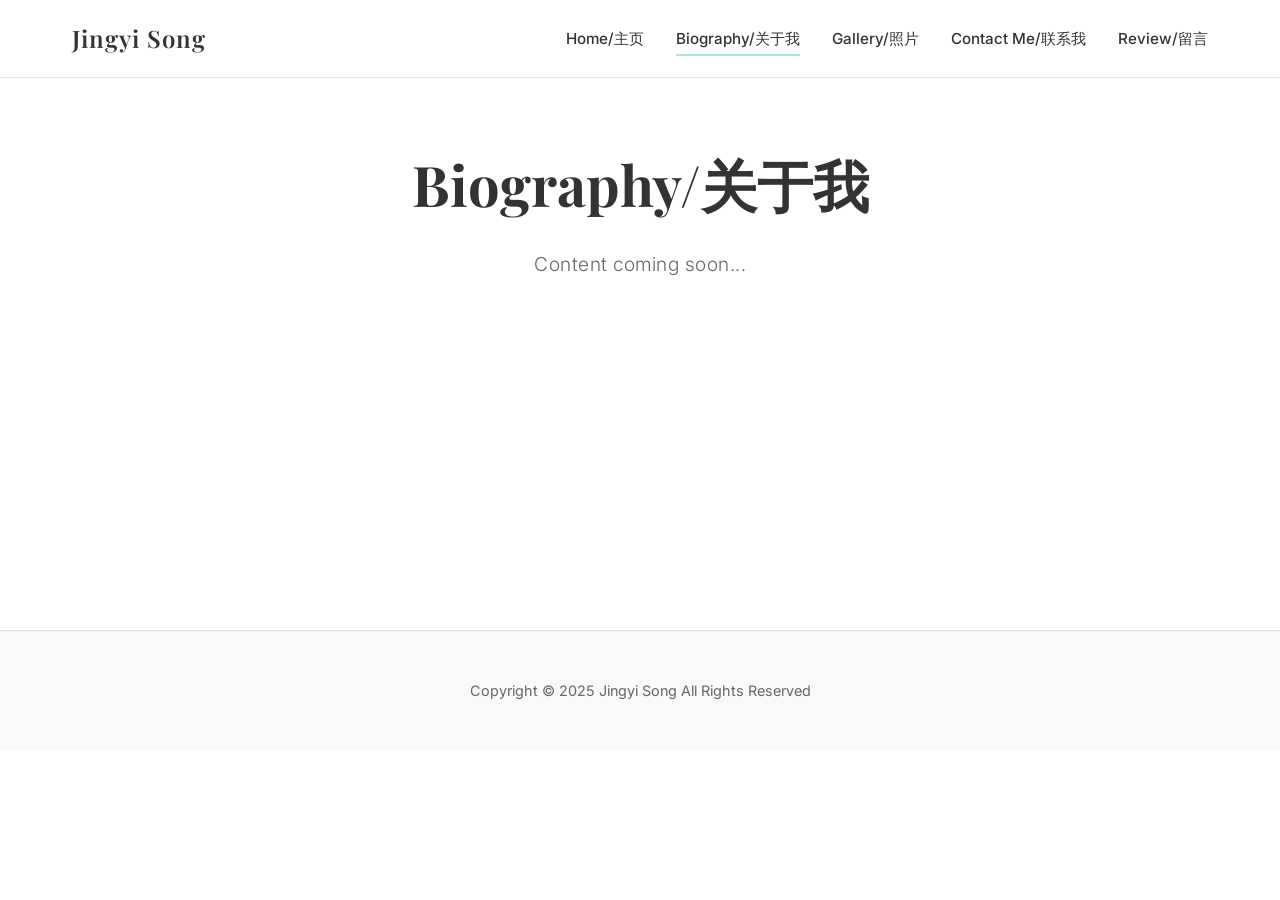
==== biography.html @ 381d8b7f "Initial commit of Jingyi Song personal website" ====
<!DOCTYPE html>
<html lang="en">
<head>
    <meta charset="UTF-8">
    <meta name="viewport" content="width=device-width, initial-scale=1.0">
    <title>Jingyi Song 宋静宜 - Violist</title>
    <link rel="stylesheet" href="style.css">
    <!-- Google Fonts -->
    <link rel="preconnect" href="https://fonts.googleapis.com">
    <link rel="preconnect" href="https://fonts.gstatic.com" crossorigin>
    <link href="https://fonts.googleapis.com/css2?family=Inter:wght@300;400;500&family=Playfair+Display:ital,wght@0,400;0,600;1,400&display=swap" rel="stylesheet">
</head>
<body>

    <nav class="navbar">
        <div class="nav-container">
            <div class="logo">Jingyi Song</div>
            <ul class="nav-links">
                <li><a href="index.html">Home/主页</a></li>
                <li><a href="biography.html" class="active">Biography/关于我</a></li>
                <li><a href="gallery.html">Gallery/照片</a></li>
                <li><a href="contact.html">Contact Me/联系我</a></li>
                <li><a href="review.html">Review/留言</a></li>
            </ul>
            <div class="hamburger">
                <span></span>
                <span></span>
                <span></span>
            </div>
        </div>
    </nav>

    <main>
        <section class="quote-section" style="padding-top: 150px; min-height: 70vh;">
            <h1 class="title" style="margin-bottom: 2rem;">Biography/关于我</h1>
            <p class="subtitle">Content coming soon...</p>
        </section>

    </main>

    <footer>
        <p>Copyright &copy; 2025 Jingyi Song All Rights Reserved</p>
    </footer>

    <script src="script.js"></script>
</body>
</html>
---- style.css ----
:root {
    --primary-color: #a5e8d7; /* Theme color from meta tag */
    --text-color: #333333;
    --text-light: #666666;
    --bg-color: #ffffff;
    --bg-secondary: #f8f9fa;
    --glass-bg: rgba(255, 255, 255, 0.85);
    --border-color: #e0e0e0;
    --shadow-sm: 0 4px 6px rgba(0, 0, 0, 0.05);
    --shadow-md: 0 10px 30px rgba(0, 0, 0, 0.08);
    --font-sans: 'Inter', -apple-system, BlinkMacSystemFont, "Segoe UI", Roboto, sans-serif;
    --font-serif: 'Playfair Display', serif;
    --transition: all 0.3s cubic-bezier(0.25, 0.8, 0.25, 1);
}

@media (prefers-color-scheme: dark) {
    :root {
        --text-color: #f0f0f0;
        --text-light: #aaaaaa;
        --bg-color: #121212;
        --bg-secondary: #1e1e1e;
        --glass-bg: rgba(18, 18, 18, 0.85);
        --border-color: #333333;
        --primary-color: #8cc4b6;
        --shadow-sm: 0 4px 6px rgba(0, 0, 0, 0.2);
        --shadow-md: 0 10px 30px rgba(0, 0, 0, 0.3);
    }
}

* {
    margin: 0;
    padding: 0;
    box-sizing: border-box;
}

body {
    font-family: var(--font-sans);
    color: var(--text-color);
    background-color: var(--bg-color);
    line-height: 1.6;
    overflow-x: hidden;
    -webkit-font-smoothing: antialiased;
}

/* Navbar */
.navbar {
    position: fixed;
    top: 0;
    width: 100%;
    background: var(--glass-bg);
    backdrop-filter: blur(12px);
    -webkit-backdrop-filter: blur(12px);
    border-bottom: 1px solid var(--border-color);
    z-index: 1000;
    transition: var(--transition);
}

.nav-container {
    display: flex;
    justify-content: space-between;
    align-items: center;
    max-width: 1200px;
    margin: 0 auto;
    padding: 1.2rem 2rem;
}

.logo {
    font-family: var(--font-serif);
    font-size: 1.5rem;
    font-weight: 600;
    letter-spacing: 1px;
}

.nav-links {
    display: flex;
    list-style: none;
    gap: 2rem;
}

.nav-links a {
    text-decoration: none;
    color: var(--text-color);
    font-size: 0.95rem;
    font-weight: 500;
    position: relative;
    padding: 0.5rem 0;
    transition: var(--transition);
}

.nav-links a::after {
    content: '';
    position: absolute;
    bottom: 0;
    left: 0;
    width: 0;
    height: 2px;
    background-color: var(--primary-color);
    transition: var(--transition);
}

.nav-links a:hover::after,
.nav-links a.active::after {
    width: 100%;
}

.nav-links a:hover {
    color: var(--primary-color);
}

/* Hamburger Menu */
.hamburger {
    display: none;
    flex-direction: column;
    gap: 5px;
    cursor: pointer;
}

.hamburger span {
    width: 25px;
    height: 2px;
    background-color: var(--text-color);
    transition: var(--transition);
}

/* Hero Section */
.hero {
    min-height: 100vh;
    display: flex;
    align-items: center;
    justify-content: center;
    text-align: center;
    padding: 6rem 2rem 2rem;
    background: linear-gradient(135deg, var(--bg-color) 0%, var(--bg-secondary) 100%);
}

.hero-content {
    max-width: 800px;
    animation: fadeInUp 1s ease-out;
}

.hero-image {
    width: 200px;
    height: 200px;
    border-radius: 50%;
    object-fit: cover;
    margin-bottom: 2rem;
    box-shadow: var(--shadow-md);
    border: 4px solid var(--bg-color);
    transition: var(--transition);
}

.hero-image:hover {
    transform: scale(1.05);
}

.title {
    font-family: var(--font-serif);
    font-size: 3.5rem;
    line-height: 1.2;
    margin-bottom: 1rem;
    color: var(--text-color);
}

.chinese-title {
    font-size: 2.5rem;
    font-weight: 400;
    color: var(--text-light);
}

.subtitle {
    font-size: 1.2rem;
    color: var(--text-light);
    margin-bottom: 2.5rem;
    font-weight: 300;
    letter-spacing: 0.5px;
}

.btn-primary {
    display: inline-block;
    padding: 1rem 2.5rem;
    background-color: var(--primary-color);
    color: #121212;
    text-decoration: none;
    border-radius: 50px;
    font-weight: 500;
    font-size: 1rem;
    transition: var(--transition);
    box-shadow: 0 4px 15px rgba(165, 232, 215, 0.4);
}

.btn-primary:hover {
    transform: translateY(-3px);
    box-shadow: 0 8px 25px rgba(165, 232, 215, 0.6);
}

/* Quote Section */
.quote-section {
    padding: 6rem 2rem;
    text-align: center;
    background-color: var(--bg-color);
}

blockquote {
    font-family: var(--font-serif);
    font-size: 2rem;
    font-style: italic;
    color: var(--text-light);
    max-width: 800px;
    margin: 0 auto;
    line-height: 1.5;
    position: relative;
}

/* Footer */
footer {
    padding: 3rem 2rem;
    text-align: center;
    background-color: var(--bg-secondary);
    border-top: 1px solid var(--border-color);
}

footer p {
    color: var(--text-light);
    font-size: 0.9rem;
}

/* Animations */
@keyframes fadeInUp {
    from {
        opacity: 0;
        transform: translateY(30px);
    }
    to {
        opacity: 1;
        transform: translateY(0);
    }
}

/* Responsive Design */
@media (max-width: 768px) {
    .nav-links {
        display: none;
        position: absolute;
        top: 100%;
        left: 0;
        width: 100%;
        background: var(--bg-color);
        flex-direction: column;
        padding: 2rem;
        text-align: center;
        box-shadow: var(--shadow-sm);
    }

    .nav-links.active {
        display: flex;
    }

    .hamburger {
        display: flex;
    }

    .title {
        font-size: 2.5rem;
    }

    .chinese-title {
        font-size: 2rem;
    }

    blockquote {
        font-size: 1.5rem;
    }
}
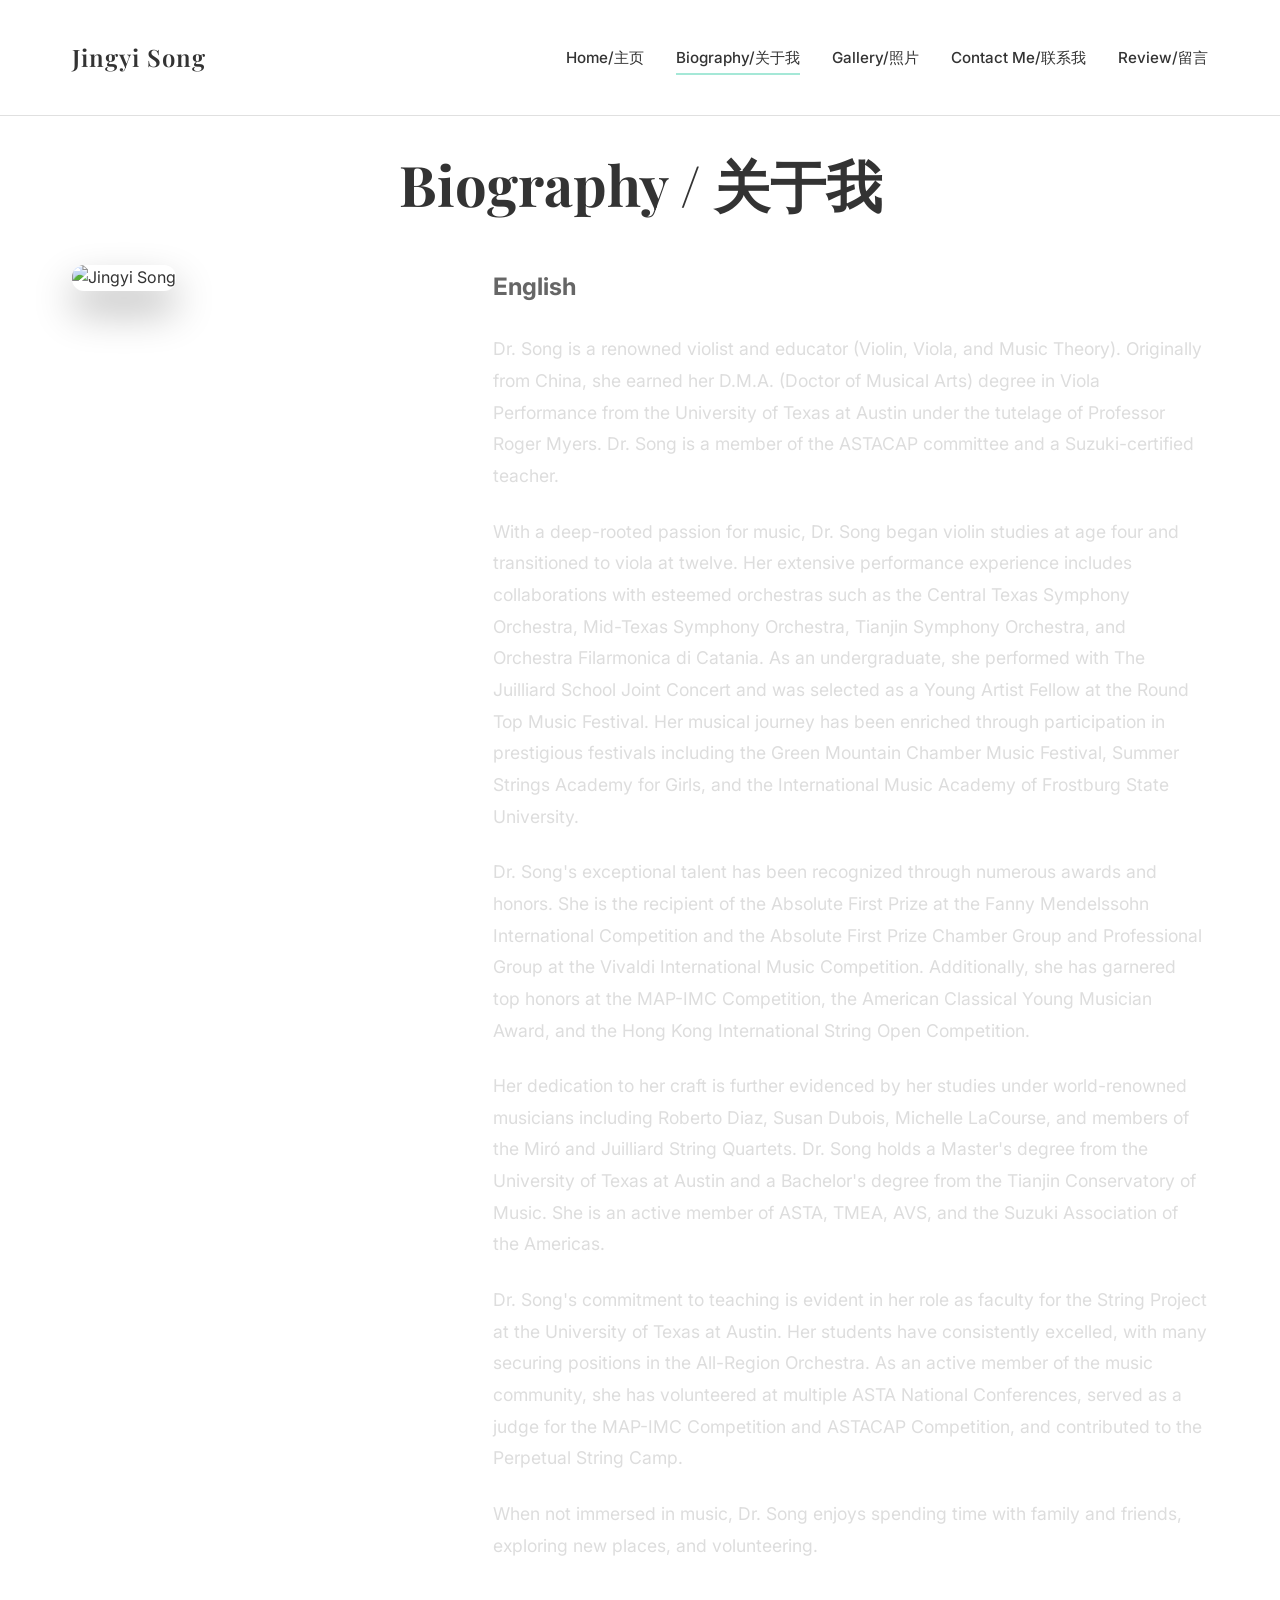
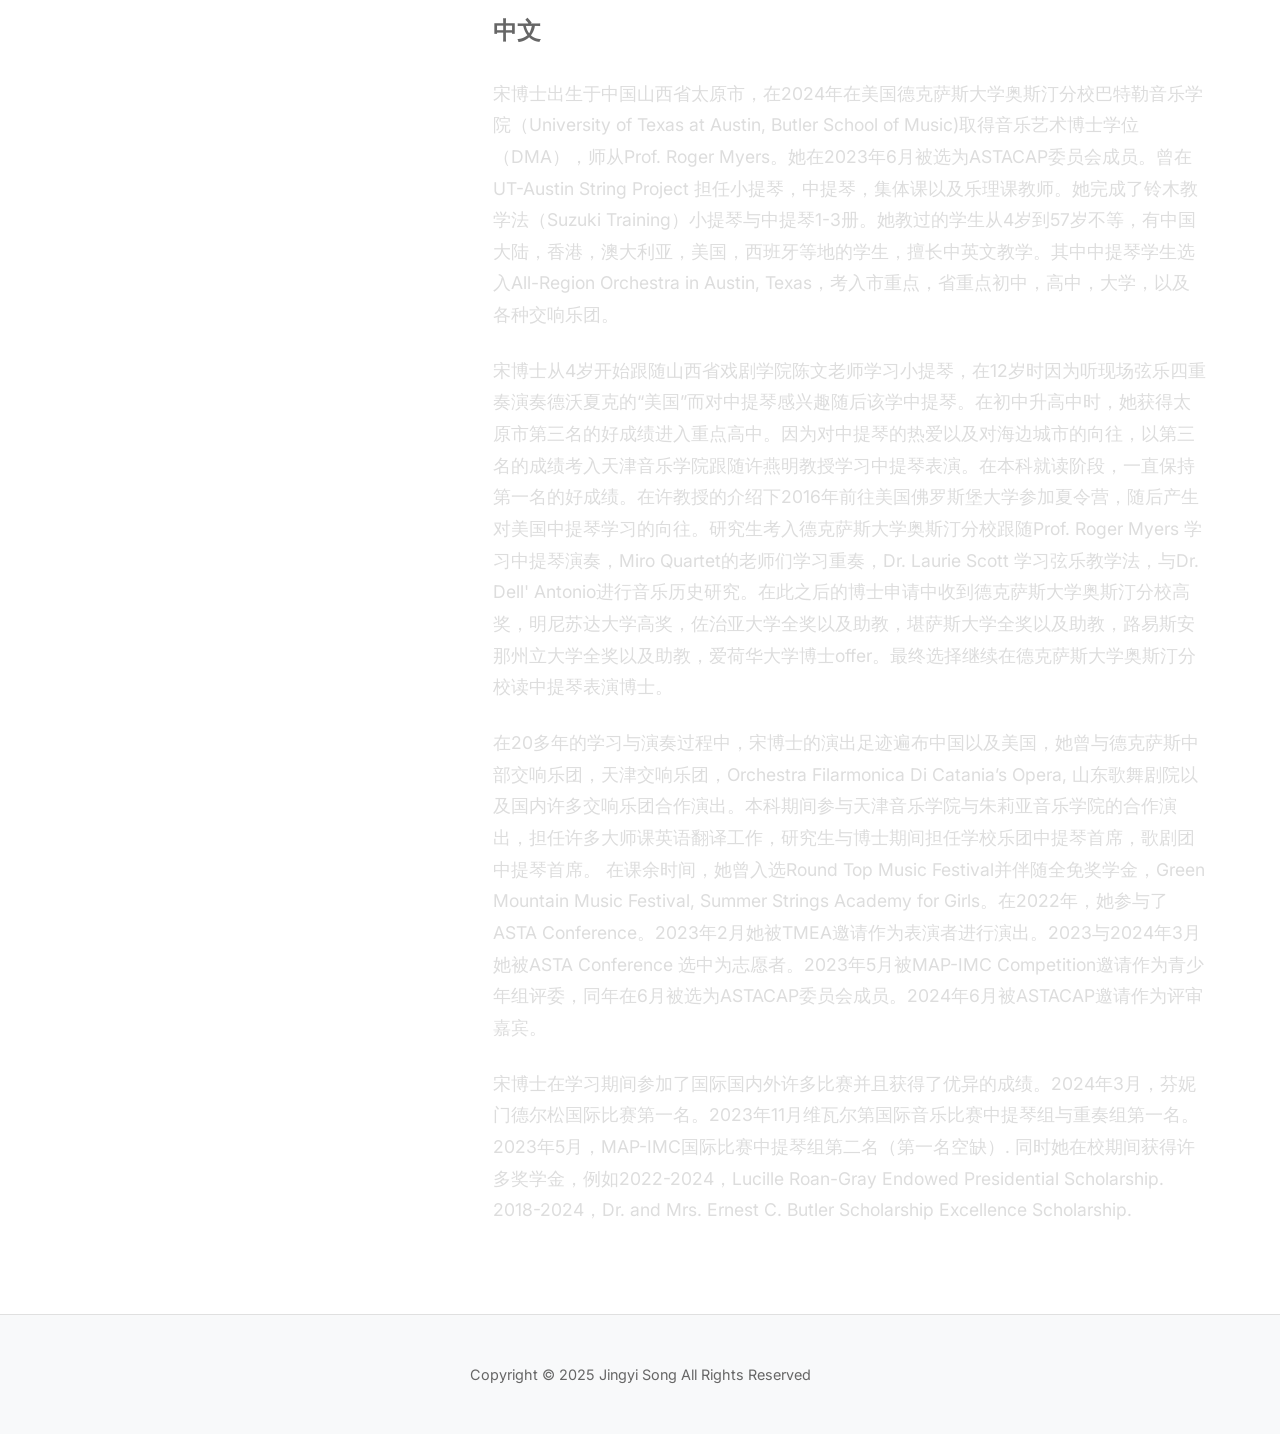
==== commit f8724885: "Restore Biography and Gallery changes lost during sync" ====
--- a/biography.html
+++ b/biography.html
@@ -31,9 +31,33 @@
     </nav>
 
     <main>
-        <section class="quote-section" style="padding-top: 150px; min-height: 70vh;">
-            <h1 class="title" style="margin-bottom: 2rem;">Biography/关于我</h1>
-            <p class="subtitle">Content coming soon...</p>
+        <section class="bio-section" style="padding-top: 150px; min-height: 70vh; max-width: 1200px; margin: 0 auto; padding-left: 2rem; padding-right: 2rem; padding-bottom: 4rem;">
+            <h1 class="title" style="margin-bottom: 3rem; text-align: center;">Biography / 关于我</h1>
+            
+            <div style="display: flex; flex-wrap: wrap; gap: 4rem; align-items: flex-start;">
+                <div style="flex: 1; min-width: 300px;">
+                    <img src="images/biography.jpg" alt="Jingyi Song" style="width: 100%; border-radius: 12px; box-shadow: 0 20px 40px rgba(0,0,0,0.3);">
+                </div>
+                <div style="flex: 2; min-width: 300px; line-height: 1.8; font-size: 1.1rem; color: #ddd;">
+                    <div style="margin-bottom: 3rem;">
+                        <h2 style="font-size: 1.5rem; margin-bottom: 1rem; color: var(--text-light); border-bottom: 1px solid rgba(255,255,255,0.1); padding-bottom: 0.5rem;">English</h2>
+                        <p style="margin-bottom: 1.5rem;">Dr. Song is a renowned violist and educator (Violin, Viola, and Music Theory). Originally from China, she earned her D.M.A. (Doctor of Musical Arts) degree in Viola Performance from the University of Texas at Austin under the tutelage of Professor Roger Myers. Dr. Song is a member of the ASTACAP committee and a Suzuki-certified teacher.</p>
+                        <p style="margin-bottom: 1.5rem;">With a deep-rooted passion for music, Dr. Song began violin studies at age four and transitioned to viola at twelve. Her extensive performance experience includes collaborations with esteemed orchestras such as the Central Texas Symphony Orchestra, Mid-Texas Symphony Orchestra, Tianjin Symphony Orchestra, and Orchestra Filarmonica di Catania. As an undergraduate, she performed with The Juilliard School Joint Concert and was selected as a Young Artist Fellow at the Round Top Music Festival. Her musical journey has been enriched through participation in prestigious festivals including the Green Mountain Chamber Music Festival, Summer Strings Academy for Girls, and the International Music Academy of Frostburg State University.</p>
+                        <p style="margin-bottom: 1.5rem;">Dr. Song's exceptional talent has been recognized through numerous awards and honors. She is the recipient of the Absolute First Prize at the Fanny Mendelssohn International Competition and the Absolute First Prize Chamber Group and Professional Group at the Vivaldi International Music Competition. Additionally, she has garnered top honors at the MAP-IMC Competition, the American Classical Young Musician Award, and the Hong Kong International String Open Competition.</p>
+                        <p style="margin-bottom: 1.5rem;">Her dedication to her craft is further evidenced by her studies under world-renowned musicians including Roberto Diaz, Susan Dubois, Michelle LaCourse, and members of the Miró and Juilliard String Quartets. Dr. Song holds a Master's degree from the University of Texas at Austin and a Bachelor's degree from the Tianjin Conservatory of Music. She is an active member of ASTA, TMEA, AVS, and the Suzuki Association of the Americas.</p>
+                        <p style="margin-bottom: 1.5rem;">Dr. Song's commitment to teaching is evident in her role as faculty for the String Project at the University of Texas at Austin. Her students have consistently excelled, with many securing positions in the All-Region Orchestra. As an active member of the music community, she has volunteered at multiple ASTA National Conferences, served as a judge for the MAP-IMC Competition and ASTACAP Competition, and contributed to the Perpetual String Camp.</p>
+                        <p style="margin-bottom: 1.5rem;">When not immersed in music, Dr. Song enjoys spending time with family and friends, exploring new places, and volunteering.</p>
+                    </div>
+
+                    <div>
+                        <h2 style="font-size: 1.5rem; margin-bottom: 1rem; color: var(--text-light); border-bottom: 1px solid rgba(255,255,255,0.1); padding-bottom: 0.5rem;">中文</h2>
+                        <p style="margin-bottom: 1.5rem;">宋博士出生于中国山西省太原市，在2024年在美国德克萨斯大学奥斯汀分校巴特勒音乐学院（University of Texas at Austin, Butler School of Music)取得音乐艺术博士学位（DMA），师从Prof. Roger Myers。她在2023年6月被选为ASTACAP委员会成员。曾在UT-Austin String Project 担任小提琴，中提琴，集体课以及乐理课教师。她完成了铃木教学法（Suzuki Training）小提琴与中提琴1-3册。她教过的学生从4岁到57岁不等，有中国大陆，香港，澳大利亚，美国，西班牙等地的学生，擅长中英文教学。其中中提琴学生选入All-Region Orchestra in Austin, Texas，考入市重点，省重点初中，高中，大学，以及各种交响乐团。</p>
+                        <p style="margin-bottom: 1.5rem;">宋博士从4岁开始跟随山西省戏剧学院陈文老师学习小提琴，在12岁时因为听现场弦乐四重奏演奏德沃夏克的“美国”而对中提琴感兴趣随后该学中提琴。在初中升高中时，她获得太原市第三名的好成绩进入重点高中。因为对中提琴的热爱以及对海边城市的向往，以第三名的成绩考入天津音乐学院跟随许燕明教授学习中提琴表演。在本科就读阶段，一直保持第一名的好成绩。在许教授的介绍下2016年前往美国佛罗斯堡大学参加夏令营，随后产生对美国中提琴学习的向往。研究生考入德克萨斯大学奥斯汀分校跟随Prof. Roger Myers 学习中提琴演奏，Miro Quartet的老师们学习重奏，Dr. Laurie Scott 学习弦乐教学法，与Dr. Dell' Antonio进行音乐历史研究。在此之后的博士申请中收到德克萨斯大学奥斯汀分校高奖，明尼苏达大学高奖，佐治亚大学全奖以及助教，堪萨斯大学全奖以及助教，路易斯安那州立大学全奖以及助教，爱荷华大学博士offer。最终选择继续在德克萨斯大学奥斯汀分校读中提琴表演博士。</p>
+                        <p style="margin-bottom: 1.5rem;">在20多年的学习与演奏过程中，宋博士的演出足迹遍布中国以及美国，她曾与德克萨斯中部交响乐团，天津交响乐团，Orchestra Filarmonica Di Catania’s Opera, 山东歌舞剧院以及国内许多交响乐团合作演出。本科期间参与天津音乐学院与朱莉亚音乐学院的合作演出，担任许多大师课英语翻译工作，研究生与博士期间担任学校乐团中提琴首席，歌剧团中提琴首席。 在课余时间，她曾入选Round Top Music Festival并伴随全免奖学金，Green Mountain Music Festival, Summer Strings Academy for Girls。在2022年，她参与了ASTA Conference。2023年2月她被TMEA邀请作为表演者进行演出。2023与2024年3月她被ASTA Conference 选中为志愿者。2023年5月被MAP-IMC Competition邀请作为青少年组评委，同年在6月被选为ASTACAP委员会成员。2024年6月被ASTACAP邀请作为评审嘉宾。</p>
+                        <p style="margin-bottom: 1.5rem;">宋博士在学习期间参加了国际国内外许多比赛并且获得了优异的成绩。2024年3月，芬妮门德尔松国际比赛第一名。2023年11月维瓦尔第国际音乐比赛中提琴组与重奏组第一名。2023年5月，MAP-IMC国际比赛中提琴组第二名（第一名空缺）. 同时她在校期间获得许多奖学金，例如2022-2024，Lucille Roan-Gray Endowed Presidential Scholarship. 2018-2024，Dr. and Mrs. Ernest C. Butler Scholarship Excellence Scholarship.</p>
+                    </div>
+                </div>
+            </div>
         </section>
 
     </main>
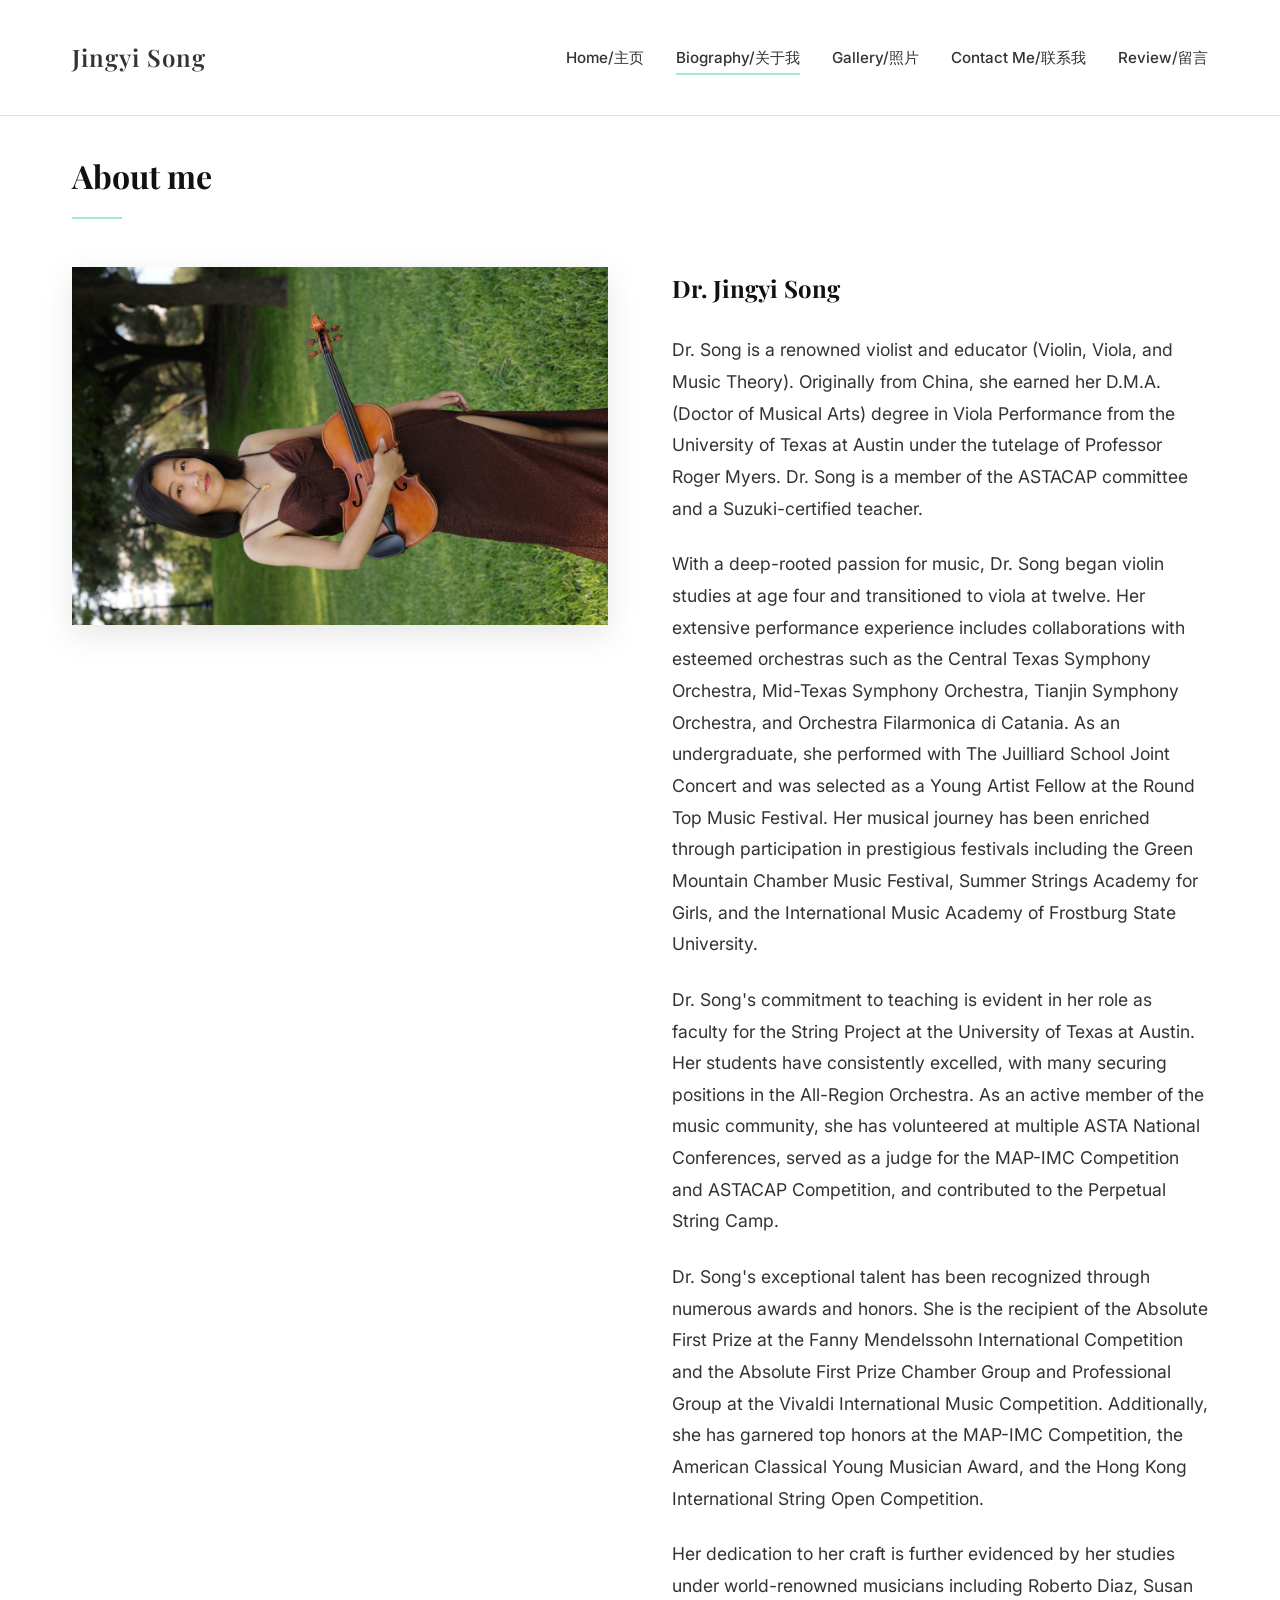
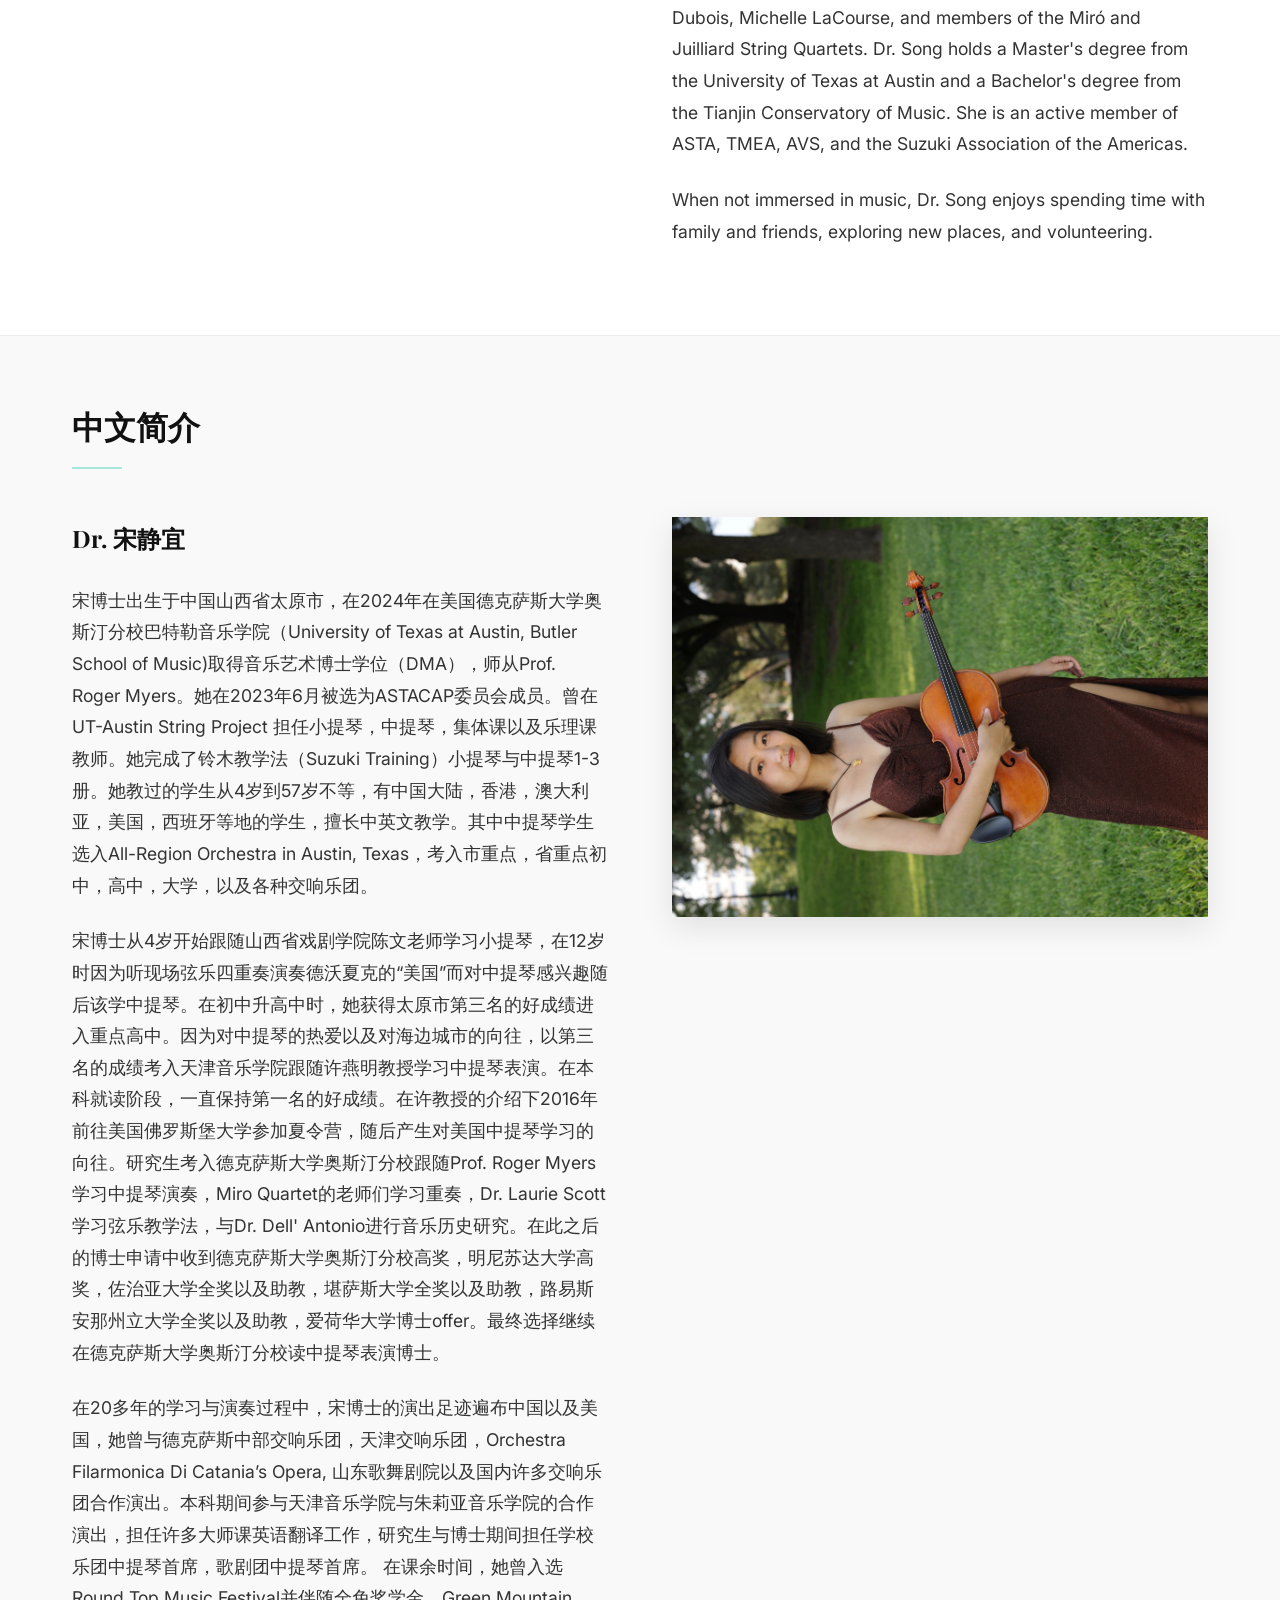
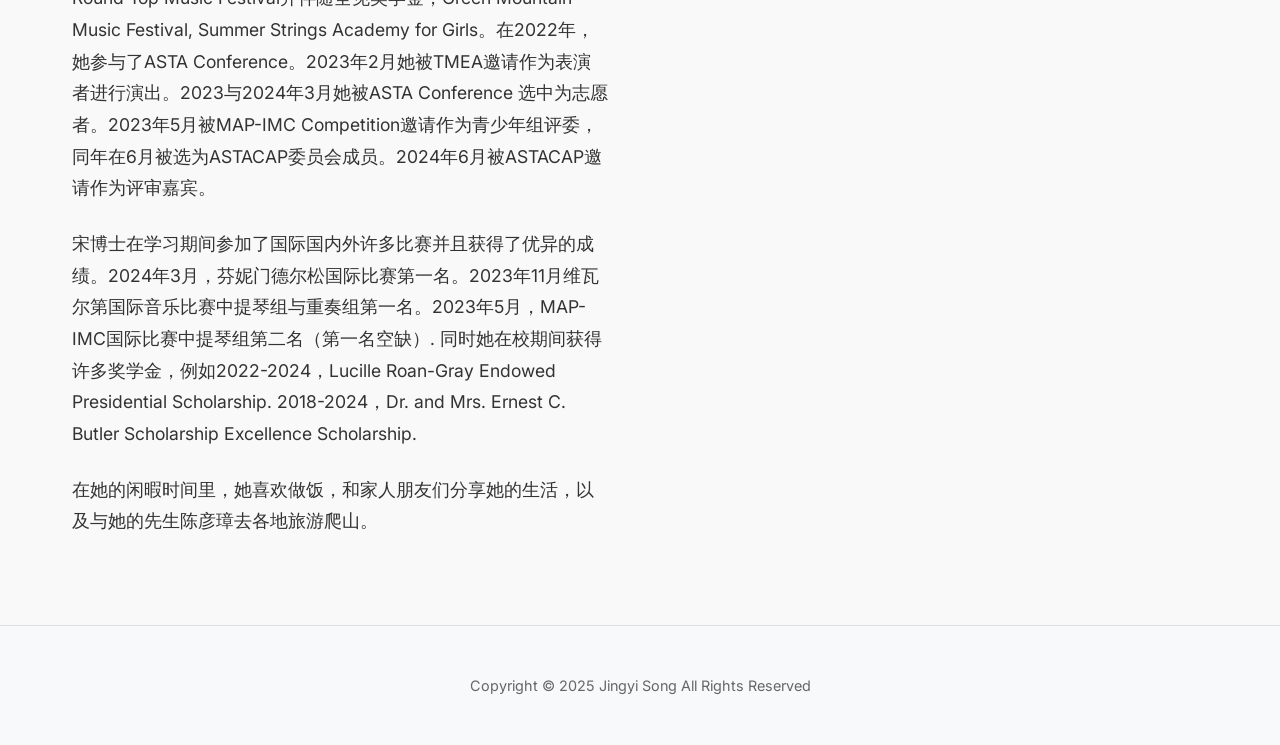
==== commit 50d08ea0: "Fix Biography layout and image to match GoDaddy" ====
--- a/biography.html
+++ b/biography.html
@@ -31,35 +31,49 @@
     </nav>
 
     <main>
-        <section class="bio-section" style="padding-top: 150px; min-height: 70vh; max-width: 1200px; margin: 0 auto; padding-left: 2rem; padding-right: 2rem; padding-bottom: 4rem;">
-            <h1 class="title" style="margin-bottom: 3rem; text-align: center;">Biography / 关于我</h1>
+        <section class="bio-section english-section" style="padding-top: 150px; max-width: 1200px; margin: 0 auto; padding-left: 2rem; padding-right: 2rem; padding-bottom: 4rem;">
+            <div style="margin-bottom: 2rem;">
+                <h2 style="font-size: 2rem; color: #111; margin-bottom: 1rem; font-family: 'Playfair Display', serif;">About me</h2>
+                <hr style="width: 50px; border: 1px solid var(--primary-color); margin-bottom: 3rem;">
+            </div>
             
             <div style="display: flex; flex-wrap: wrap; gap: 4rem; align-items: flex-start;">
                 <div style="flex: 1; min-width: 300px;">
-                    <img src="images/biography.jpg" alt="Jingyi Song" style="width: 100%; border-radius: 12px; box-shadow: 0 20px 40px rgba(0,0,0,0.3);">
+                    <img src="images/biography_real.jpg" alt="Jingyi Song" style="width: 100%; object-fit: cover; box-shadow: 0 10px 30px rgba(0,0,0,0.1);">
                 </div>
-                <div style="flex: 2; min-width: 300px; line-height: 1.8; font-size: 1.1rem; color: #ddd;">
-                    <div style="margin-bottom: 3rem;">
-                        <h2 style="font-size: 1.5rem; margin-bottom: 1rem; color: var(--text-light); border-bottom: 1px solid rgba(255,255,255,0.1); padding-bottom: 0.5rem;">English</h2>
-                        <p style="margin-bottom: 1.5rem;">Dr. Song is a renowned violist and educator (Violin, Viola, and Music Theory). Originally from China, she earned her D.M.A. (Doctor of Musical Arts) degree in Viola Performance from the University of Texas at Austin under the tutelage of Professor Roger Myers. Dr. Song is a member of the ASTACAP committee and a Suzuki-certified teacher.</p>
-                        <p style="margin-bottom: 1.5rem;">With a deep-rooted passion for music, Dr. Song began violin studies at age four and transitioned to viola at twelve. Her extensive performance experience includes collaborations with esteemed orchestras such as the Central Texas Symphony Orchestra, Mid-Texas Symphony Orchestra, Tianjin Symphony Orchestra, and Orchestra Filarmonica di Catania. As an undergraduate, she performed with The Juilliard School Joint Concert and was selected as a Young Artist Fellow at the Round Top Music Festival. Her musical journey has been enriched through participation in prestigious festivals including the Green Mountain Chamber Music Festival, Summer Strings Academy for Girls, and the International Music Academy of Frostburg State University.</p>
-                        <p style="margin-bottom: 1.5rem;">Dr. Song's exceptional talent has been recognized through numerous awards and honors. She is the recipient of the Absolute First Prize at the Fanny Mendelssohn International Competition and the Absolute First Prize Chamber Group and Professional Group at the Vivaldi International Music Competition. Additionally, she has garnered top honors at the MAP-IMC Competition, the American Classical Young Musician Award, and the Hong Kong International String Open Competition.</p>
-                        <p style="margin-bottom: 1.5rem;">Her dedication to her craft is further evidenced by her studies under world-renowned musicians including Roberto Diaz, Susan Dubois, Michelle LaCourse, and members of the Miró and Juilliard String Quartets. Dr. Song holds a Master's degree from the University of Texas at Austin and a Bachelor's degree from the Tianjin Conservatory of Music. She is an active member of ASTA, TMEA, AVS, and the Suzuki Association of the Americas.</p>
-                        <p style="margin-bottom: 1.5rem;">Dr. Song's commitment to teaching is evident in her role as faculty for the String Project at the University of Texas at Austin. Her students have consistently excelled, with many securing positions in the All-Region Orchestra. As an active member of the music community, she has volunteered at multiple ASTA National Conferences, served as a judge for the MAP-IMC Competition and ASTACAP Competition, and contributed to the Perpetual String Camp.</p>
-                        <p style="margin-bottom: 1.5rem;">When not immersed in music, Dr. Song enjoys spending time with family and friends, exploring new places, and volunteering.</p>
+                <div style="flex: 1; min-width: 300px; line-height: 1.8; font-size: 1.1rem; color: #333;">
+                    <h3 style="font-size: 1.5rem; margin-bottom: 1.5rem; color: #111; font-family: 'Playfair Display', serif;">Dr. Jingyi Song</h3>
+                    <p style="margin-bottom: 1.5rem;">Dr. Song is a renowned violist and educator (Violin, Viola, and Music Theory). Originally from China, she earned her D.M.A. (Doctor of Musical Arts) degree in Viola Performance from the University of Texas at Austin under the tutelage of Professor Roger Myers. Dr. Song is a member of the ASTACAP committee and a Suzuki-certified teacher.</p>
+                    <p style="margin-bottom: 1.5rem;">With a deep-rooted passion for music, Dr. Song began violin studies at age four and transitioned to viola at twelve. Her extensive performance experience includes collaborations with esteemed orchestras such as the Central Texas Symphony Orchestra, Mid-Texas Symphony Orchestra, Tianjin Symphony Orchestra, and Orchestra Filarmonica di Catania. As an undergraduate, she performed with The Juilliard School Joint Concert and was selected as a Young Artist Fellow at the Round Top Music Festival. Her musical journey has been enriched through participation in prestigious festivals including the Green Mountain Chamber Music Festival, Summer Strings Academy for Girls, and the International Music Academy of Frostburg State University.</p>
+                    <p style="margin-bottom: 1.5rem;">Dr. Song's commitment to teaching is evident in her role as faculty for the String Project at the University of Texas at Austin. Her students have consistently excelled, with many securing positions in the All-Region Orchestra. As an active member of the music community, she has volunteered at multiple ASTA National Conferences, served as a judge for the MAP-IMC Competition and ASTACAP Competition, and contributed to the Perpetual String Camp.</p>
+                    <p style="margin-bottom: 1.5rem;">Dr. Song's exceptional talent has been recognized through numerous awards and honors. She is the recipient of the Absolute First Prize at the Fanny Mendelssohn International Competition and the Absolute First Prize Chamber Group and Professional Group at the Vivaldi International Music Competition. Additionally, she has garnered top honors at the MAP-IMC Competition, the American Classical Young Musician Award, and the Hong Kong International String Open Competition.</p>
+                    <p style="margin-bottom: 1.5rem;">Her dedication to her craft is further evidenced by her studies under world-renowned musicians including Roberto Diaz, Susan Dubois, Michelle LaCourse, and members of the Miró and Juilliard String Quartets. Dr. Song holds a Master's degree from the University of Texas at Austin and a Bachelor's degree from the Tianjin Conservatory of Music. She is an active member of ASTA, TMEA, AVS, and the Suzuki Association of the Americas.</p>
+                    <p style="margin-bottom: 1.5rem;">When not immersed in music, Dr. Song enjoys spending time with family and friends, exploring new places, and volunteering.</p>
+                </div>
+            </div>
+        </section>
+
+        <div style="background-color: #f9f9f9; width: 100%; border-top: 1px solid #eaeaea;">
+            <section class="bio-section chinese-section" style="padding-top: 4rem; max-width: 1200px; margin: 0 auto; padding-left: 2rem; padding-right: 2rem; padding-bottom: 4rem;">
+                <div style="margin-bottom: 2rem;">
+                    <h2 style="font-size: 2rem; color: #111; margin-bottom: 1rem; font-family: 'Playfair Display', serif;">中文简介</h2>
+                    <hr style="width: 50px; border: 1px solid var(--primary-color); margin-bottom: 3rem;">
+                </div>
+                
+                <div style="display: flex; flex-wrap: wrap; gap: 4rem; align-items: flex-start; flex-direction: row-reverse;">
+                    <div style="flex: 1; min-width: 300px; display: flex; align-items: center; justify-content: center; background-color: #eee; min-height: 400px; background-image: url('images/biography_real.jpg'); background-size: cover; background-position: center; box-shadow: 0 10px 30px rgba(0,0,0,0.1);">
                     </div>
-
-                    <div>
-                        <h2 style="font-size: 1.5rem; margin-bottom: 1rem; color: var(--text-light); border-bottom: 1px solid rgba(255,255,255,0.1); padding-bottom: 0.5rem;">中文</h2>
+                    <div style="flex: 1; min-width: 300px; line-height: 1.8; font-size: 1.1rem; color: #333;">
+                        <h3 style="font-size: 1.5rem; margin-bottom: 1.5rem; color: #111; font-family: 'Playfair Display', serif;">Dr. 宋静宜</h3>
                         <p style="margin-bottom: 1.5rem;">宋博士出生于中国山西省太原市，在2024年在美国德克萨斯大学奥斯汀分校巴特勒音乐学院（University of Texas at Austin, Butler School of Music)取得音乐艺术博士学位（DMA），师从Prof. Roger Myers。她在2023年6月被选为ASTACAP委员会成员。曾在UT-Austin String Project 担任小提琴，中提琴，集体课以及乐理课教师。她完成了铃木教学法（Suzuki Training）小提琴与中提琴1-3册。她教过的学生从4岁到57岁不等，有中国大陆，香港，澳大利亚，美国，西班牙等地的学生，擅长中英文教学。其中中提琴学生选入All-Region Orchestra in Austin, Texas，考入市重点，省重点初中，高中，大学，以及各种交响乐团。</p>
                         <p style="margin-bottom: 1.5rem;">宋博士从4岁开始跟随山西省戏剧学院陈文老师学习小提琴，在12岁时因为听现场弦乐四重奏演奏德沃夏克的“美国”而对中提琴感兴趣随后该学中提琴。在初中升高中时，她获得太原市第三名的好成绩进入重点高中。因为对中提琴的热爱以及对海边城市的向往，以第三名的成绩考入天津音乐学院跟随许燕明教授学习中提琴表演。在本科就读阶段，一直保持第一名的好成绩。在许教授的介绍下2016年前往美国佛罗斯堡大学参加夏令营，随后产生对美国中提琴学习的向往。研究生考入德克萨斯大学奥斯汀分校跟随Prof. Roger Myers 学习中提琴演奏，Miro Quartet的老师们学习重奏，Dr. Laurie Scott 学习弦乐教学法，与Dr. Dell' Antonio进行音乐历史研究。在此之后的博士申请中收到德克萨斯大学奥斯汀分校高奖，明尼苏达大学高奖，佐治亚大学全奖以及助教，堪萨斯大学全奖以及助教，路易斯安那州立大学全奖以及助教，爱荷华大学博士offer。最终选择继续在德克萨斯大学奥斯汀分校读中提琴表演博士。</p>
                         <p style="margin-bottom: 1.5rem;">在20多年的学习与演奏过程中，宋博士的演出足迹遍布中国以及美国，她曾与德克萨斯中部交响乐团，天津交响乐团，Orchestra Filarmonica Di Catania’s Opera, 山东歌舞剧院以及国内许多交响乐团合作演出。本科期间参与天津音乐学院与朱莉亚音乐学院的合作演出，担任许多大师课英语翻译工作，研究生与博士期间担任学校乐团中提琴首席，歌剧团中提琴首席。 在课余时间，她曾入选Round Top Music Festival并伴随全免奖学金，Green Mountain Music Festival, Summer Strings Academy for Girls。在2022年，她参与了ASTA Conference。2023年2月她被TMEA邀请作为表演者进行演出。2023与2024年3月她被ASTA Conference 选中为志愿者。2023年5月被MAP-IMC Competition邀请作为青少年组评委，同年在6月被选为ASTACAP委员会成员。2024年6月被ASTACAP邀请作为评审嘉宾。</p>
                         <p style="margin-bottom: 1.5rem;">宋博士在学习期间参加了国际国内外许多比赛并且获得了优异的成绩。2024年3月，芬妮门德尔松国际比赛第一名。2023年11月维瓦尔第国际音乐比赛中提琴组与重奏组第一名。2023年5月，MAP-IMC国际比赛中提琴组第二名（第一名空缺）. 同时她在校期间获得许多奖学金，例如2022-2024，Lucille Roan-Gray Endowed Presidential Scholarship. 2018-2024，Dr. and Mrs. Ernest C. Butler Scholarship Excellence Scholarship.</p>
+                        <p style="margin-bottom: 1.5rem;">在她的闲暇时间里，她喜欢做饭，和家人朋友们分享她的生活，以及与她的先生陈彦璋去各地旅游爬山。</p>
                     </div>
                 </div>
-            </div>
-        </section>
-
+            </section>
+        </div>
     </main>
 
     <footer>
--- a/style.css
+++ b/style.css
@@ -13,19 +13,7 @@
     --transition: all 0.3s cubic-bezier(0.25, 0.8, 0.25, 1);
 }
 
-@media (prefers-color-scheme: dark) {
-    :root {
-        --text-color: #f0f0f0;
-        --text-light: #aaaaaa;
-        --bg-color: #121212;
-        --bg-secondary: #1e1e1e;
-        --glass-bg: rgba(18, 18, 18, 0.85);
-        --border-color: #333333;
-        --primary-color: #8cc4b6;
-        --shadow-sm: 0 4px 6px rgba(0, 0, 0, 0.2);
-        --shadow-md: 0 10px 30px rgba(0, 0, 0, 0.3);
-    }
-}
+
 
 * {
     margin: 0;
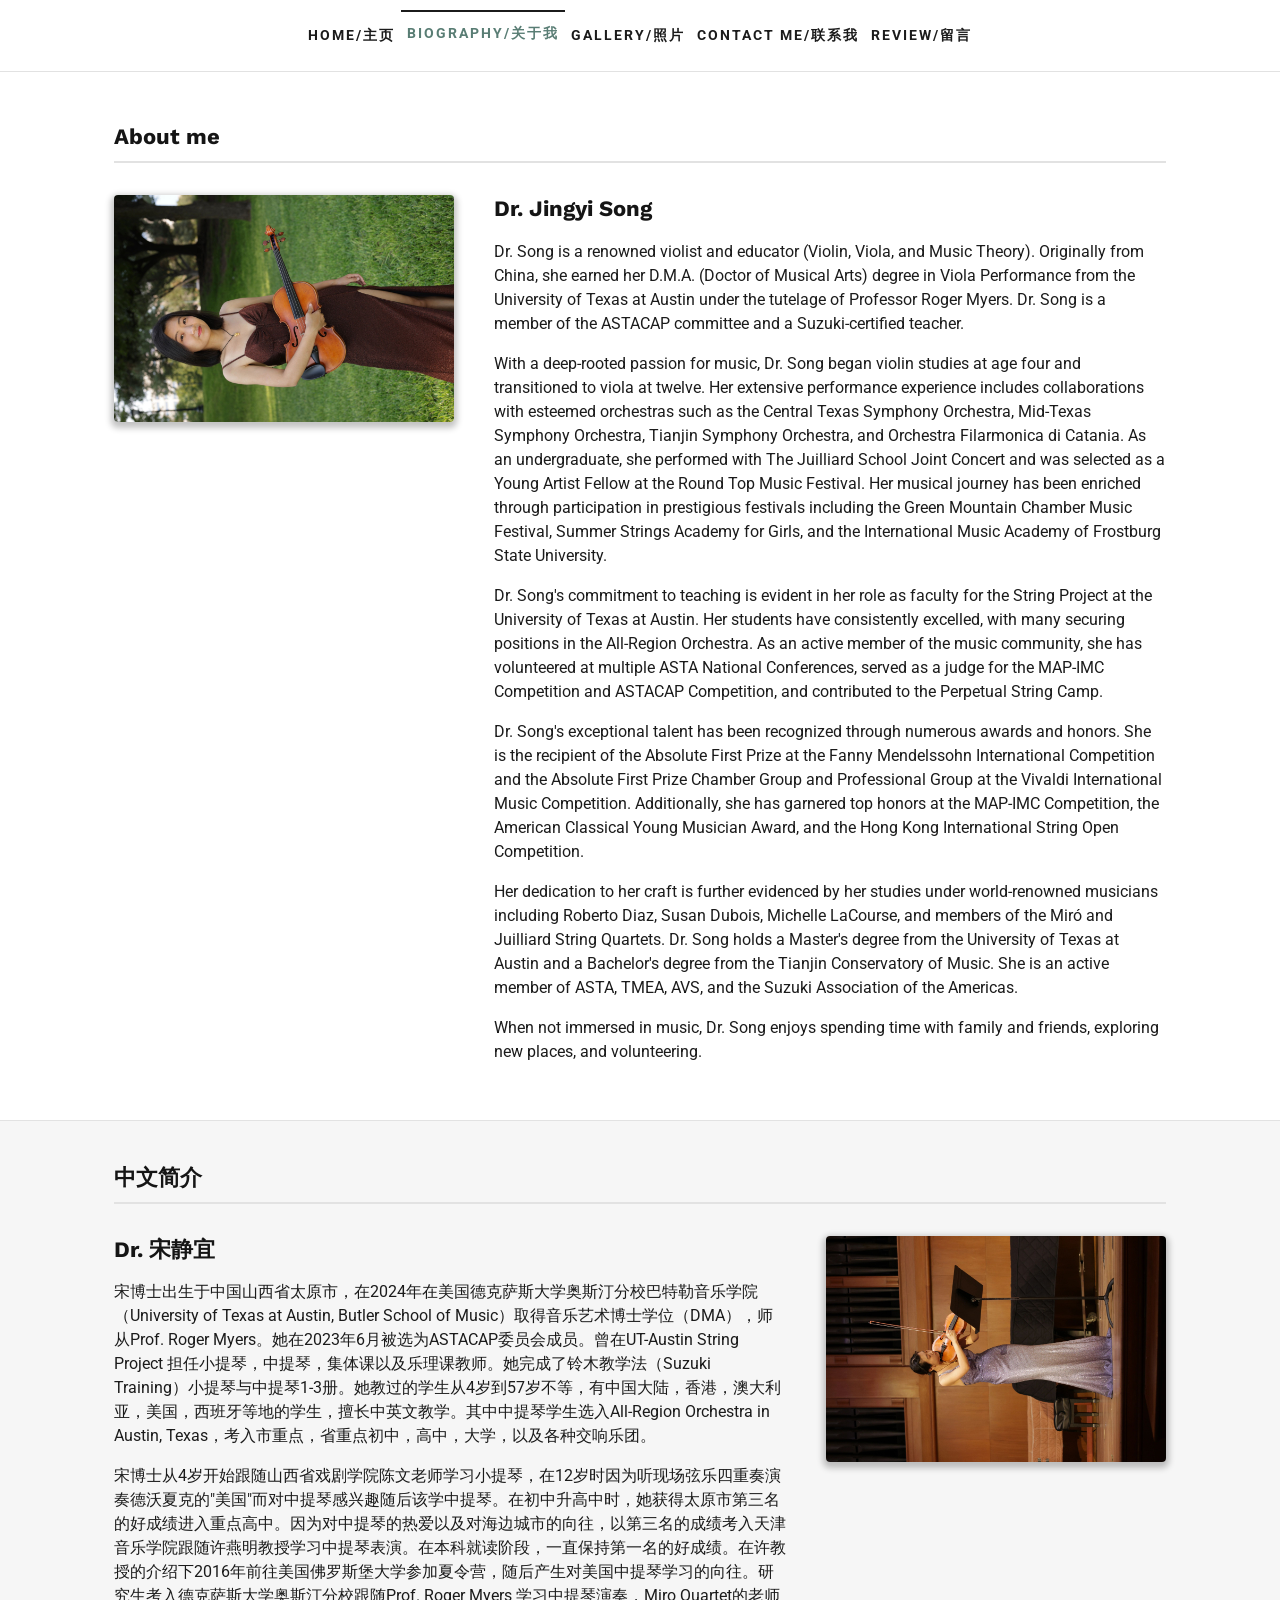
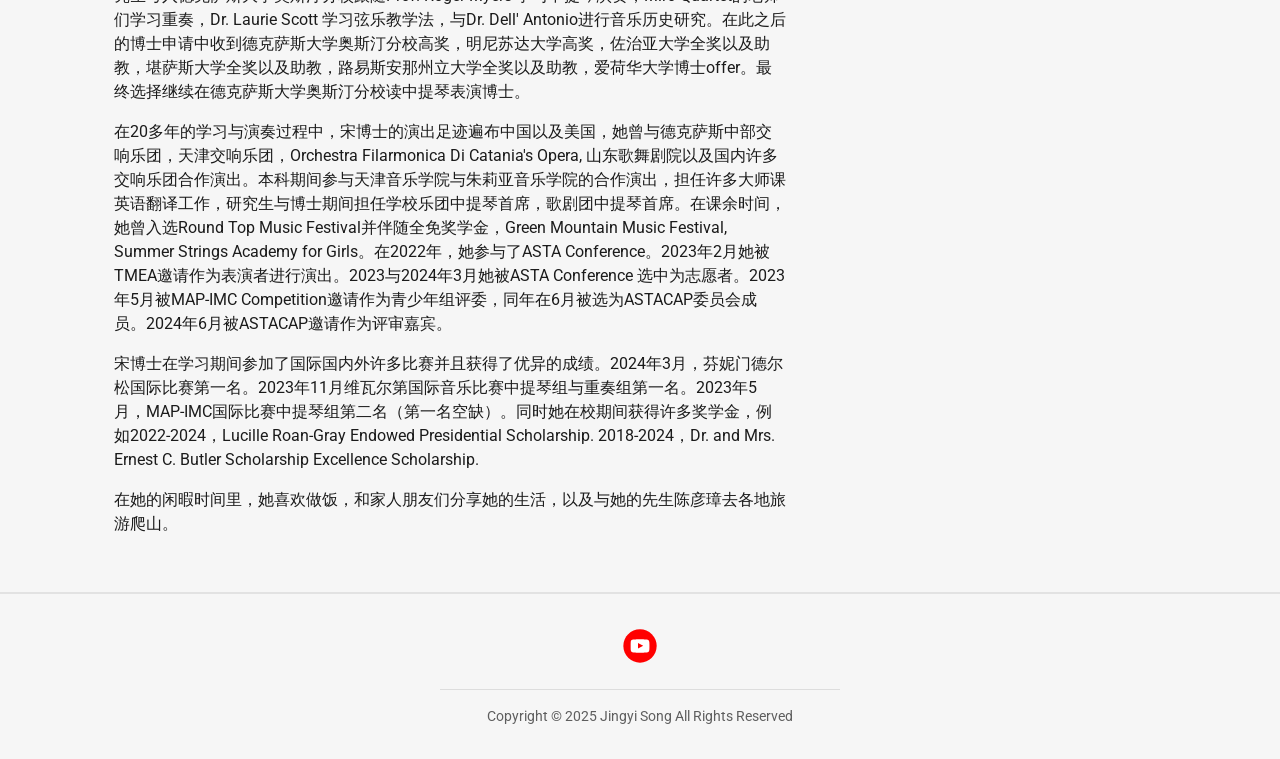
==== commit 0f2a3a0a: "Update layout to match original GoDaddy site exactly" ====
--- a/biography.html
+++ b/biography.html
@@ -1,85 +1,87 @@
 <!DOCTYPE html>
-<html lang="en">
+<html lang="en-US">
 <head>
     <meta charset="UTF-8">
     <meta name="viewport" content="width=device-width, initial-scale=1.0">
-    <title>Jingyi Song 宋静宜 - Violist</title>
+    <title>Biography/关于我 | Jingyi Song 宋静宜</title>
+    <meta name="description" content="Biography of Dr. Jingyi Song — Violist, Violin and Viola Teacher, DMA from University of Texas at Austin.">
+    <meta name="theme-color" content="#a5e8d7">
+    <link rel="icon" href="images/favicon.png">
     <link rel="stylesheet" href="style.css">
-    <!-- Google Fonts -->
-    <link rel="preconnect" href="https://fonts.googleapis.com">
-    <link rel="preconnect" href="https://fonts.gstatic.com" crossorigin>
-    <link href="https://fonts.googleapis.com/css2?family=Inter:wght@300;400;500&family=Playfair+Display:ital,wght@0,400;0,600;1,400&display=swap" rel="stylesheet">
 </head>
 <body>
 
-    <nav class="navbar">
-        <div class="nav-container">
-            <div class="logo">Jingyi Song</div>
-            <ul class="nav-links">
-                <li><a href="index.html">Home/主页</a></li>
-                <li><a href="biography.html" class="active">Biography/关于我</a></li>
-                <li><a href="gallery.html">Gallery/照片</a></li>
-                <li><a href="contact.html">Contact Me/联系我</a></li>
-                <li><a href="review.html">Review/留言</a></li>
-            </ul>
-            <div class="hamburger">
-                <span></span>
-                <span></span>
-                <span></span>
+<nav class="navbar">
+    <div class="nav-centered">
+        <ul class="nav-links" id="navLinks">
+            <li><a href="index.html">HOME/主页</a></li>
+            <li><a href="biography.html" class="active">BIOGRAPHY/关于我</a></li>
+            <li><a href="gallery.html">GALLERY/照片</a></li>
+            <li><a href="contact.html">CONTACT ME/联系我</a></li>
+            <li><a href="review.html">REVIEW/留言</a></li>
+        </ul>
+        <div class="hamburger" id="hamburger" aria-label="Toggle navigation">
+            <span></span><span></span><span></span>
+        </div>
+    </div>
+</nav>
+
+<main>
+    <!-- English Section -->
+    <div class="section-container" style="padding-top: calc(var(--nav-height) + 3rem);">
+        <h2 class="section-heading">About me</h2>
+        <div class="bio-grid">
+            <div>
+                <img src="images/bio_photo.jpg" alt="Dr. Jingyi Song" class="bio-image">
+            </div>
+            <div class="bio-text">
+                <h3>Dr. Jingyi Song</h3>
+                <p>Dr. Song is a renowned violist and educator (Violin, Viola, and Music Theory). Originally from China, she earned her D.M.A. (Doctor of Musical Arts) degree in Viola Performance from the University of Texas at Austin under the tutelage of Professor Roger Myers. Dr. Song is a member of the ASTACAP committee and a Suzuki-certified teacher.</p>
+                <p>With a deep-rooted passion for music, Dr. Song began violin studies at age four and transitioned to viola at twelve. Her extensive performance experience includes collaborations with esteemed orchestras such as the Central Texas Symphony Orchestra, Mid-Texas Symphony Orchestra, Tianjin Symphony Orchestra, and Orchestra Filarmonica di Catania. As an undergraduate, she performed with The Juilliard School Joint Concert and was selected as a Young Artist Fellow at the Round Top Music Festival. Her musical journey has been enriched through participation in prestigious festivals including the Green Mountain Chamber Music Festival, Summer Strings Academy for Girls, and the International Music Academy of Frostburg State University.</p>
+                <p>Dr. Song's commitment to teaching is evident in her role as faculty for the String Project at the University of Texas at Austin. Her students have consistently excelled, with many securing positions in the All-Region Orchestra. As an active member of the music community, she has volunteered at multiple ASTA National Conferences, served as a judge for the MAP-IMC Competition and ASTACAP Competition, and contributed to the Perpetual String Camp.</p>
+                <p>Dr. Song's exceptional talent has been recognized through numerous awards and honors. She is the recipient of the Absolute First Prize at the Fanny Mendelssohn International Competition and the Absolute First Prize Chamber Group and Professional Group at the Vivaldi International Music Competition. Additionally, she has garnered top honors at the MAP-IMC Competition, the American Classical Young Musician Award, and the Hong Kong International String Open Competition.</p>
+                <p>Her dedication to her craft is further evidenced by her studies under world-renowned musicians including Roberto Diaz, Susan Dubois, Michelle LaCourse, and members of the Miró and Juilliard String Quartets. Dr. Song holds a Master's degree from the University of Texas at Austin and a Bachelor's degree from the Tianjin Conservatory of Music. She is an active member of ASTA, TMEA, AVS, and the Suzuki Association of the Americas.</p>
+                <p>When not immersed in music, Dr. Song enjoys spending time with family and friends, exploring new places, and volunteering.</p>
             </div>
         </div>
-    </nav>
+    </div>
 
-    <main>
-        <section class="bio-section english-section" style="padding-top: 150px; max-width: 1200px; margin: 0 auto; padding-left: 2rem; padding-right: 2rem; padding-bottom: 4rem;">
-            <div style="margin-bottom: 2rem;">
-                <h2 style="font-size: 2rem; color: #111; margin-bottom: 1rem; font-family: 'Playfair Display', serif;">About me</h2>
-                <hr style="width: 50px; border: 1px solid var(--primary-color); margin-bottom: 3rem;">
-            </div>
-            
-            <div style="display: flex; flex-wrap: wrap; gap: 4rem; align-items: flex-start;">
-                <div style="flex: 1; min-width: 300px;">
-                    <img src="images/biography_real.jpg" alt="Jingyi Song" style="width: 100%; object-fit: cover; box-shadow: 0 10px 30px rgba(0,0,0,0.1);">
+    <!-- Chinese Section -->
+    <div class="bio-section-bg">
+        <div class="section-container">
+            <h2 class="section-heading">中文简介</h2>
+            <div class="bio-grid-reverse">
+                <div class="bio-text">
+                    <h3>Dr. 宋静宜</h3>
+                    <p>宋博士出生于中国山西省太原市，在2024年在美国德克萨斯大学奥斯汀分校巴特勒音乐学院（University of Texas at Austin, Butler School of Music）取得音乐艺术博士学位（DMA），师从Prof. Roger Myers。她在2023年6月被选为ASTACAP委员会成员。曾在UT-Austin String Project 担任小提琴，中提琴，集体课以及乐理课教师。她完成了铃木教学法（Suzuki Training）小提琴与中提琴1-3册。她教过的学生从4岁到57岁不等，有中国大陆，香港，澳大利亚，美国，西班牙等地的学生，擅长中英文教学。其中中提琴学生选入All-Region Orchestra in Austin, Texas，考入市重点，省重点初中，高中，大学，以及各种交响乐团。</p>
+                    <p>宋博士从4岁开始跟随山西省戏剧学院陈文老师学习小提琴，在12岁时因为听现场弦乐四重奏演奏德沃夏克的"美国"而对中提琴感兴趣随后该学中提琴。在初中升高中时，她获得太原市第三名的好成绩进入重点高中。因为对中提琴的热爱以及对海边城市的向往，以第三名的成绩考入天津音乐学院跟随许燕明教授学习中提琴表演。在本科就读阶段，一直保持第一名的好成绩。在许教授的介绍下2016年前往美国佛罗斯堡大学参加夏令营，随后产生对美国中提琴学习的向往。研究生考入德克萨斯大学奥斯汀分校跟随Prof. Roger Myers 学习中提琴演奏，Miro Quartet的老师们学习重奏，Dr. Laurie Scott 学习弦乐教学法，与Dr. Dell' Antonio进行音乐历史研究。在此之后的博士申请中收到德克萨斯大学奥斯汀分校高奖，明尼苏达大学高奖，佐治亚大学全奖以及助教，堪萨斯大学全奖以及助教，路易斯安那州立大学全奖以及助教，爱荷华大学博士offer。最终选择继续在德克萨斯大学奥斯汀分校读中提琴表演博士。</p>
+                    <p>在20多年的学习与演奏过程中，宋博士的演出足迹遍布中国以及美国，她曾与德克萨斯中部交响乐团，天津交响乐团，Orchestra Filarmonica Di Catania's Opera, 山东歌舞剧院以及国内许多交响乐团合作演出。本科期间参与天津音乐学院与朱莉亚音乐学院的合作演出，担任许多大师课英语翻译工作，研究生与博士期间担任学校乐团中提琴首席，歌剧团中提琴首席。在课余时间，她曾入选Round Top Music Festival并伴随全免奖学金，Green Mountain Music Festival, Summer Strings Academy for Girls。在2022年，她参与了ASTA Conference。2023年2月她被TMEA邀请作为表演者进行演出。2023与2024年3月她被ASTA Conference 选中为志愿者。2023年5月被MAP-IMC Competition邀请作为青少年组评委，同年在6月被选为ASTACAP委员会成员。2024年6月被ASTACAP邀请作为评审嘉宾。</p>
+                    <p>宋博士在学习期间参加了国际国内外许多比赛并且获得了优异的成绩。2024年3月，芬妮门德尔松国际比赛第一名。2023年11月维瓦尔第国际音乐比赛中提琴组与重奏组第一名。2023年5月，MAP-IMC国际比赛中提琴组第二名（第一名空缺）。同时她在校期间获得许多奖学金，例如2022-2024，Lucille Roan-Gray Endowed Presidential Scholarship. 2018-2024，Dr. and Mrs. Ernest C. Butler Scholarship Excellence Scholarship.</p>
+                    <p>在她的闲暇时间里，她喜欢做饭，和家人朋友们分享她的生活，以及与她的先生陈彦璋去各地旅游爬山。</p>
                 </div>
-                <div style="flex: 1; min-width: 300px; line-height: 1.8; font-size: 1.1rem; color: #333;">
-                    <h3 style="font-size: 1.5rem; margin-bottom: 1.5rem; color: #111; font-family: 'Playfair Display', serif;">Dr. Jingyi Song</h3>
-                    <p style="margin-bottom: 1.5rem;">Dr. Song is a renowned violist and educator (Violin, Viola, and Music Theory). Originally from China, she earned her D.M.A. (Doctor of Musical Arts) degree in Viola Performance from the University of Texas at Austin under the tutelage of Professor Roger Myers. Dr. Song is a member of the ASTACAP committee and a Suzuki-certified teacher.</p>
-                    <p style="margin-bottom: 1.5rem;">With a deep-rooted passion for music, Dr. Song began violin studies at age four and transitioned to viola at twelve. Her extensive performance experience includes collaborations with esteemed orchestras such as the Central Texas Symphony Orchestra, Mid-Texas Symphony Orchestra, Tianjin Symphony Orchestra, and Orchestra Filarmonica di Catania. As an undergraduate, she performed with The Juilliard School Joint Concert and was selected as a Young Artist Fellow at the Round Top Music Festival. Her musical journey has been enriched through participation in prestigious festivals including the Green Mountain Chamber Music Festival, Summer Strings Academy for Girls, and the International Music Academy of Frostburg State University.</p>
-                    <p style="margin-bottom: 1.5rem;">Dr. Song's commitment to teaching is evident in her role as faculty for the String Project at the University of Texas at Austin. Her students have consistently excelled, with many securing positions in the All-Region Orchestra. As an active member of the music community, she has volunteered at multiple ASTA National Conferences, served as a judge for the MAP-IMC Competition and ASTACAP Competition, and contributed to the Perpetual String Camp.</p>
-                    <p style="margin-bottom: 1.5rem;">Dr. Song's exceptional talent has been recognized through numerous awards and honors. She is the recipient of the Absolute First Prize at the Fanny Mendelssohn International Competition and the Absolute First Prize Chamber Group and Professional Group at the Vivaldi International Music Competition. Additionally, she has garnered top honors at the MAP-IMC Competition, the American Classical Young Musician Award, and the Hong Kong International String Open Competition.</p>
-                    <p style="margin-bottom: 1.5rem;">Her dedication to her craft is further evidenced by her studies under world-renowned musicians including Roberto Diaz, Susan Dubois, Michelle LaCourse, and members of the Miró and Juilliard String Quartets. Dr. Song holds a Master's degree from the University of Texas at Austin and a Bachelor's degree from the Tianjin Conservatory of Music. She is an active member of ASTA, TMEA, AVS, and the Suzuki Association of the Americas.</p>
-                    <p style="margin-bottom: 1.5rem;">When not immersed in music, Dr. Song enjoys spending time with family and friends, exploring new places, and volunteering.</p>
+                <div>
+                    <img src="images/bio_photo2.jpg" alt="宋静宜博士" class="bio-image">
                 </div>
             </div>
-        </section>
+        </div>
+    </div>
+</main>
 
-        <div style="background-color: #f9f9f9; width: 100%; border-top: 1px solid #eaeaea;">
-            <section class="bio-section chinese-section" style="padding-top: 4rem; max-width: 1200px; margin: 0 auto; padding-left: 2rem; padding-right: 2rem; padding-bottom: 4rem;">
-                <div style="margin-bottom: 2rem;">
-                    <h2 style="font-size: 2rem; color: #111; margin-bottom: 1rem; font-family: 'Playfair Display', serif;">中文简介</h2>
-                    <hr style="width: 50px; border: 1px solid var(--primary-color); margin-bottom: 3rem;">
-                </div>
-                
-                <div style="display: flex; flex-wrap: wrap; gap: 4rem; align-items: flex-start; flex-direction: row-reverse;">
-                    <div style="flex: 1; min-width: 300px; display: flex; align-items: center; justify-content: center; background-color: #eee; min-height: 400px; background-image: url('images/biography_real.jpg'); background-size: cover; background-position: center; box-shadow: 0 10px 30px rgba(0,0,0,0.1);">
-                    </div>
-                    <div style="flex: 1; min-width: 300px; line-height: 1.8; font-size: 1.1rem; color: #333;">
-                        <h3 style="font-size: 1.5rem; margin-bottom: 1.5rem; color: #111; font-family: 'Playfair Display', serif;">Dr. 宋静宜</h3>
-                        <p style="margin-bottom: 1.5rem;">宋博士出生于中国山西省太原市，在2024年在美国德克萨斯大学奥斯汀分校巴特勒音乐学院（University of Texas at Austin, Butler School of Music)取得音乐艺术博士学位（DMA），师从Prof. Roger Myers。她在2023年6月被选为ASTACAP委员会成员。曾在UT-Austin String Project 担任小提琴，中提琴，集体课以及乐理课教师。她完成了铃木教学法（Suzuki Training）小提琴与中提琴1-3册。她教过的学生从4岁到57岁不等，有中国大陆，香港，澳大利亚，美国，西班牙等地的学生，擅长中英文教学。其中中提琴学生选入All-Region Orchestra in Austin, Texas，考入市重点，省重点初中，高中，大学，以及各种交响乐团。</p>
-                        <p style="margin-bottom: 1.5rem;">宋博士从4岁开始跟随山西省戏剧学院陈文老师学习小提琴，在12岁时因为听现场弦乐四重奏演奏德沃夏克的“美国”而对中提琴感兴趣随后该学中提琴。在初中升高中时，她获得太原市第三名的好成绩进入重点高中。因为对中提琴的热爱以及对海边城市的向往，以第三名的成绩考入天津音乐学院跟随许燕明教授学习中提琴表演。在本科就读阶段，一直保持第一名的好成绩。在许教授的介绍下2016年前往美国佛罗斯堡大学参加夏令营，随后产生对美国中提琴学习的向往。研究生考入德克萨斯大学奥斯汀分校跟随Prof. Roger Myers 学习中提琴演奏，Miro Quartet的老师们学习重奏，Dr. Laurie Scott 学习弦乐教学法，与Dr. Dell' Antonio进行音乐历史研究。在此之后的博士申请中收到德克萨斯大学奥斯汀分校高奖，明尼苏达大学高奖，佐治亚大学全奖以及助教，堪萨斯大学全奖以及助教，路易斯安那州立大学全奖以及助教，爱荷华大学博士offer。最终选择继续在德克萨斯大学奥斯汀分校读中提琴表演博士。</p>
-                        <p style="margin-bottom: 1.5rem;">在20多年的学习与演奏过程中，宋博士的演出足迹遍布中国以及美国，她曾与德克萨斯中部交响乐团，天津交响乐团，Orchestra Filarmonica Di Catania’s Opera, 山东歌舞剧院以及国内许多交响乐团合作演出。本科期间参与天津音乐学院与朱莉亚音乐学院的合作演出，担任许多大师课英语翻译工作，研究生与博士期间担任学校乐团中提琴首席，歌剧团中提琴首席。 在课余时间，她曾入选Round Top Music Festival并伴随全免奖学金，Green Mountain Music Festival, Summer Strings Academy for Girls。在2022年，她参与了ASTA Conference。2023年2月她被TMEA邀请作为表演者进行演出。2023与2024年3月她被ASTA Conference 选中为志愿者。2023年5月被MAP-IMC Competition邀请作为青少年组评委，同年在6月被选为ASTACAP委员会成员。2024年6月被ASTACAP邀请作为评审嘉宾。</p>
-                        <p style="margin-bottom: 1.5rem;">宋博士在学习期间参加了国际国内外许多比赛并且获得了优异的成绩。2024年3月，芬妮门德尔松国际比赛第一名。2023年11月维瓦尔第国际音乐比赛中提琴组与重奏组第一名。2023年5月，MAP-IMC国际比赛中提琴组第二名（第一名空缺）. 同时她在校期间获得许多奖学金，例如2022-2024，Lucille Roan-Gray Endowed Presidential Scholarship. 2018-2024，Dr. and Mrs. Ernest C. Butler Scholarship Excellence Scholarship.</p>
-                        <p style="margin-bottom: 1.5rem;">在她的闲暇时间里，她喜欢做饭，和家人朋友们分享她的生活，以及与她的先生陈彦璋去各地旅游爬山。</p>
-                    </div>
-                </div>
-            </section>
+<footer>
+    <div class="footer-inner">
+        <div class="footer-social">
+            <a href="https://www.youtube.com/@Jingyi_Song" target="_blank" rel="noopener" aria-label="YouTube Channel">
+                <svg viewBox="0 0 24 24" fill="currentColor" style="color:#FF0000">
+                    <path d="M12 2C6.477 2 2 6.477 2 12s4.477 10 10 10 10-4.477 10-10A10 10 0 0012 2z"/>
+                    <path fill-rule="evenodd" fill="#fff" d="M17.607 14.302s.066-.931.066-1.866l.003-.88c0-.93-.069-1.865-.069-1.865a2.363 2.363 0 00-.436-1.146 1.702 1.702 0 00-1.16-.52c-1.615-.116-4.025-.149-4.025-.149s-2.422.033-4.037.15c-.436.012-.85.193-1.156.505-.335.349-.364 1.153-.364 1.153s-.033.942-.033 1.876v.884c0 .93.033 1.865.033 1.865.033.413.177.809.418 1.146.344.31.788.484 1.251.49.924.088 3.913.117 3.913.117s2.418-.004 4.033-.12c.433-.004.847-.18 1.152-.488.242-.338.384-.737.411-1.152zm-3.68-2.422l-3.116 1.614-.004-3.24 3.12 1.626z"/>
+                </svg>
+            </a>
         </div>
-    </main>
+        <hr style="width:100%;max-width:400px;border:none;border-top:1px solid #ddd">
+        <p class="footer-copy">Copyright © 2025 Jingyi Song All Rights Reserved</p>
+    </div>
+</footer>
 
-    <footer>
-        <p>Copyright &copy; 2025 Jingyi Song All Rights Reserved</p>
-    </footer>
-
-    <script src="script.js"></script>
+<script src="script.js"></script>
 </body>
 </html>
--- a/style.css
+++ b/style.css
@@ -1,261 +1,728 @@
+/* === FONTS — matching live site exactly === */
+@import url('https://fonts.googleapis.com/css2?family=Work+Sans:wght@400;500;600;700&family=Roboto:wght@300;400;700&display=swap');
+
+/* === RESET === */
+*, *::before, *::after { box-sizing: border-box; margin: 0; padding: 0; }
+
+/* === CSS VARIABLES — sourced from live jingyisong.com c1 class definitions === */
 :root {
-    --primary-color: #a5e8d7; /* Theme color from meta tag */
-    --text-color: #333333;
-    --text-light: #666666;
-    --bg-color: #ffffff;
-    --bg-secondary: #f8f9fa;
-    --glass-bg: rgba(255, 255, 255, 0.85);
-    --border-color: #e0e0e0;
-    --shadow-sm: 0 4px 6px rgba(0, 0, 0, 0.05);
-    --shadow-md: 0 10px 30px rgba(0, 0, 0, 0.08);
-    --font-sans: 'Inter', -apple-system, BlinkMacSystemFont, "Segoe UI", Roboto, sans-serif;
-    --font-serif: 'Playfair Display', serif;
-    --transition: all 0.3s cubic-bezier(0.25, 0.8, 0.25, 1);
-}
-
-
-
-* {
-    margin: 0;
-    padding: 0;
-    box-sizing: border-box;
-}
+    /* Colors extracted from live site */
+    --color-bg:          rgb(255, 255, 255);   /* c1-3 */
+    --color-text:        rgb(27, 27, 27);       /* c1-2d */
+    --color-muted:       rgb(94, 94, 94);       /* c1-34 */
+    --color-muted-2:     rgb(164, 164, 164);    /* c1-5a */
+    --color-accent:      rgb(165, 232, 215);    /* #a5e8d7 — hero bg, hover highlight */
+    --color-accent-mid:  rgb(89, 125, 116);     /* c1-7h — link color, hover */
+    --color-accent-dark: rgb(46, 68, 63);       /* c1-3l hover */
+    --color-accent-darkest: rgb(29, 45, 41);    /* c1-6g active */
+    --color-nav-dark:    rgb(22, 22, 22);       /* c1-4j — mobile nav bg */
+    --color-alt-bg:      rgb(247, 247, 247);    /* c1-4w light bg */
+    --color-footer-bg:   rgb(246, 246, 246);    /* c1-5s */
+    --color-border:      rgba(76, 76, 76, 0.5); /* c1-5b */
+    --color-divider:     rgb(226, 226, 226);    /* c1-8l */
+    --color-dark-text:   rgb(21, 21, 21);       /* c1-6i */
+    --color-sub-muted:   rgb(89, 89, 89);       /* c1-8u */
+
+    /* Typography — matching live site exactly */
+    --font-body:   'Roboto', arial, sans-serif;   /* c1-b */
+    --font-heading:'Work Sans', sans-serif;        /* c1-6a */
+    --font-size-base: 16px;                        /* c1-c */
+
+    /* Layout */
+    --nav-height: 72px;
+    --container-max: 1100px;
+    --container-pad: 24px;     /* c1-13 / c1-14 */
+}
+
+/* === BASE === */
+html { scroll-behavior: smooth; }
 
 body {
-    font-family: var(--font-sans);
-    color: var(--text-color);
-    background-color: var(--bg-color);
-    line-height: 1.6;
-    overflow-x: hidden;
+    font-family: var(--font-body);
+    font-size: var(--font-size-base);
+    color: var(--color-text);
+    background-color: var(--color-bg);
+    line-height: 1.5;       /* c1-4g */
     -webkit-font-smoothing: antialiased;
-}
-
-/* Navbar */
+    -webkit-text-size-adjust: 100%;
+}
+
+a { color: inherit; text-decoration: none; }
+img { max-width: 100%; display: block; border: 0; vertical-align: middle; }
+ul { list-style: none; padding: 0; margin: 0; }
+
+/* === NAVBAR ===
+   Background: white — links CENTERED (no logo in nav bar on home page)
+   Original has nav links centered across the full width
+*/
 .navbar {
     position: fixed;
     top: 0;
+    left: 0;
+    right: 0;
+    height: var(--nav-height);
+    background-color: var(--color-bg);
+    border-bottom: 1px solid var(--color-divider);
+    z-index: 1003;
+    display: flex;
+    align-items: center;
+}
+
+/* Centered nav wrapper — used on home page */
+.nav-centered {
     width: 100%;
-    background: var(--glass-bg);
-    backdrop-filter: blur(12px);
-    -webkit-backdrop-filter: blur(12px);
-    border-bottom: 1px solid var(--border-color);
-    z-index: 1000;
-    transition: var(--transition);
-}
-
+    display: flex;
+    align-items: center;
+    justify-content: center;
+    padding: 0 var(--container-pad);
+    position: relative;
+}
+
+/* Standard nav container with logo — used on inner pages */
 .nav-container {
+    width: 100%;
+    max-width: var(--container-max);
+    margin: 0 auto;
+    padding: 0 var(--container-pad);
     display: flex;
+    align-items: center;
     justify-content: space-between;
-    align-items: center;
-    max-width: 1200px;
-    margin: 0 auto;
-    padding: 1.2rem 2rem;
 }
 
 .logo {
-    font-family: var(--font-serif);
-    font-size: 1.5rem;
+    font-family: var(--font-heading);
+    font-size: 20px;
     font-weight: 600;
-    letter-spacing: 1px;
-}
-
+    color: var(--color-dark-text);
+    line-height: 1.2;
+    white-space: pre-line;
+}
+
+.logo .logo-sub {
+    display: block;
+    font-size: 12px;
+    font-weight: 400;
+    color: var(--color-muted);
+    line-height: 1.3;
+}
+
+/* Nav links */
 .nav-links {
     display: flex;
-    list-style: none;
-    gap: 2rem;
-}
-
-.nav-links a {
-    text-decoration: none;
-    color: var(--text-color);
-    font-size: 0.95rem;
-    font-weight: 500;
-    position: relative;
-    padding: 0.5rem 0;
-    transition: var(--transition);
-}
-
-.nav-links a::after {
-    content: '';
-    position: absolute;
-    bottom: 0;
-    left: 0;
-    width: 0;
-    height: 2px;
-    background-color: var(--primary-color);
-    transition: var(--transition);
-}
-
-.nav-links a:hover::after,
-.nav-links a.active::after {
-    width: 100%;
-}
-
-.nav-links a:hover {
-    color: var(--primary-color);
-}
-
-/* Hamburger Menu */
+    align-items: center;
+    gap: 0;
+}
+
+.nav-links li a {
+    display: inline-block;
+    padding: 6px 6px;                   /* c1-2k / c1-2n */
+    font-family: var(--font-body);
+    font-size: 14px;                    /* c1-3j */
+    font-weight: 700;                   /* c1-3k */
+    letter-spacing: 0.143em;            /* c1-3c */
+    text-transform: uppercase;          /* c1-3d */
+    color: var(--color-text);           /* c1-2d: rgb(27,27,27) */
+    transition: color 0.2s;
+    white-space: nowrap;
+}
+
+.nav-links li a:hover {
+    color: var(--color-accent-mid);     /* c1-2f: rgb(89,125,116) */
+}
+
+.nav-links li a:active {
+    color: var(--color-accent-dark);    /* c1-2g: rgb(34,52,47) */
+}
+
+.nav-links li a.active {
+    color: var(--color-accent-mid);
+    border-top: 2px solid var(--color-text);  /* c1-3f, c1-3g */
+    padding-top: 11px;
+    margin-top: -13px;
+}
+
+/* Hamburger (mobile) */
 .hamburger {
     display: none;
     flex-direction: column;
     gap: 5px;
     cursor: pointer;
-}
-
+    padding: 4px;
+    background: none;
+    border: none;
+}
 .hamburger span {
-    width: 25px;
+    display: block;
+    width: 22px;
     height: 2px;
-    background-color: var(--text-color);
-    transition: var(--transition);
-}
-
-/* Hero Section */
-.hero {
-    min-height: 100vh;
+    background: var(--color-text);
+    transition: all 0.3s;
+}
+
+/* === HERO — Two-column split layout matching original exactly ===
+   Left panel: light gray bg, text centered, name + tagline + button
+   Right panel: photo fills full height
+*/
+.hero-split {
     display: flex;
+    height: calc(100vh - var(--nav-height));
+    margin-top: var(--nav-height);
+    overflow: hidden;
+}
+
+/* LEFT panel — light background with centered text */
+.hero-left {
+    flex: 0 0 42%;
+    display: flex;
+    flex-direction: column;
     align-items: center;
     justify-content: center;
     text-align: center;
-    padding: 6rem 2rem 2rem;
-    background: linear-gradient(135deg, var(--bg-color) 0%, var(--bg-secondary) 100%);
-}
-
-.hero-content {
-    max-width: 800px;
-    animation: fadeInUp 1s ease-out;
-}
-
-.hero-image {
-    width: 200px;
-    height: 200px;
-    border-radius: 50%;
+    padding: 3rem 2.5rem;
+    background-color: #f6f6f6;    /* matches live site's light panel */
+}
+
+.hero-name {
+    font-family: var(--font-heading);
+    font-size: 40px;
+    font-weight: 500;
+    color: var(--color-dark-text);
+    line-height: 1.2;
+    margin-bottom: 0.75rem;
+}
+
+.hero-name-cn {
+    display: block;
+    font-size: 32px;
+    font-weight: 400;
+    margin-top: 0.25rem;
+}
+
+.hero-tagline {
+    font-family: var(--font-body);
+    font-size: 15px;
+    font-weight: 400;
+    color: var(--color-text);
+    margin-bottom: 2rem;
+    line-height: 1.5;
+}
+
+/* Pill button — matches "YOUTUBE COLLECTIONS" button exactly */
+.hero-btn {
+    display: inline-flex;
+    align-items: center;
+    justify-content: center;
+    padding: 12px 32px;
+    border-radius: 48px;
+    border: 1px solid var(--color-text);
+    color: var(--color-text);
+    background-color: transparent;
+    font-family: var(--font-body);
+    font-size: 12px;
+    font-weight: 700;
+    letter-spacing: 0.143em;
+    text-transform: uppercase;
+    cursor: pointer;
+    transition: all 0.3s;
+    text-decoration: none;
+    white-space: nowrap;
+}
+
+.hero-btn:hover {
+    color: var(--color-nav-dark);
+    background-color: var(--color-accent);
+    border-color: var(--color-accent);
+}
+
+/* RIGHT panel — photo fills the space */
+.hero-right {
+    flex: 1;
+    overflow: hidden;
+}
+
+.hero-photo {
+    width: 100%;
+    height: 100%;
     object-fit: cover;
-    margin-bottom: 2rem;
-    box-shadow: var(--shadow-md);
-    border: 4px solid var(--bg-color);
-    transition: var(--transition);
-}
-
-.hero-image:hover {
-    transform: scale(1.05);
-}
-
-.title {
-    font-family: var(--font-serif);
-    font-size: 3.5rem;
-    line-height: 1.2;
-    margin-bottom: 1rem;
-    color: var(--text-color);
-}
-
-.chinese-title {
-    font-size: 2.5rem;
-    font-weight: 400;
-    color: var(--text-light);
-}
-
-.subtitle {
-    font-size: 1.2rem;
-    color: var(--text-light);
-    margin-bottom: 2.5rem;
-    font-weight: 300;
-    letter-spacing: 0.5px;
-}
-
-.btn-primary {
-    display: inline-block;
-    padding: 1rem 2.5rem;
-    background-color: var(--primary-color);
-    color: #121212;
+    object-position: center top;
+    display: block;
+}
+
+/* === SECTIONS === */
+.section-container {
+    max-width: var(--container-max);
+    margin: 0 auto;
+    padding: 40px var(--container-pad);  /* c1-h / c1-i: 40px */
+}
+
+.section-heading {
+    font-family: var(--font-heading);
+    font-size: 22px;
+    font-weight: 700;
+    color: var(--color-dark-text);
+    margin-bottom: 32px;             /* c1-t */
+    padding-bottom: 0.5rem;
+    border-bottom: 2px solid var(--color-divider);
+    display: block;
+}
+
+/* === BIOGRAPHY ===
+   English: image LEFT, text RIGHT (from live site layout)
+   Chinese: text LEFT, image RIGHT
+*/
+.bio-grid {
+    display: grid;
+    grid-template-columns: 340px 1fr;
+    gap: 40px;      /* c1-74 / c1-75: 24px column/row gap — we use 40px for readability */
+    align-items: start;
+}
+
+.bio-image {
+    width: 100%;
+    object-fit: cover;
+    border-radius: 4px;     /* c1-42 */
+    box-shadow: 0 3px 6px 3px rgba(0,0,0,0.24);  /* c1-43 */
+}
+
+.bio-text h3 {
+    font-family: var(--font-heading);
+    font-size: 22px;
+    font-weight: 700;
+    color: var(--color-dark-text);
+    margin-bottom: 16px;   /* c1-5o */
+    line-height: 1.3;
+}
+
+.bio-text p {
+    font-family: var(--font-body);
+    font-size: 16px;
+    line-height: 1.5;
+    color: var(--color-text);
+    margin-bottom: 16px;
+    word-wrap: break-word;  /* c1-26 */
+}
+
+.bio-section-bg {
+    background-color: var(--color-footer-bg);  /* rgb(246,246,246) */
+    border-top: 1px solid var(--color-divider);
+    border-bottom: 1px solid var(--color-divider);
+}
+
+/* Chinese bio: reverse column order */
+.bio-grid-reverse {
+    display: grid;
+    grid-template-columns: 1fr 340px;
+    gap: 40px;
+    align-items: start;
+}
+
+/* === GALLERY === */
+.gallery-grid {
+    display: grid;
+    grid-template-columns: repeat(3, 1fr);
+    gap: 8px;
+    margin-bottom: 40px;
+}
+
+.gallery-item {
+    position: relative;
+    aspect-ratio: 1;
+    overflow: hidden;
+    cursor: pointer;
+    background: var(--color-divider);
+}
+
+.gallery-item img {
+    width: 100%;
+    height: 100%;
+    object-fit: cover;
+    transition: transform 0.4s ease;
+}
+
+.gallery-item:hover img { transform: scale(1.04); }
+
+.gallery-caption {
+    position: absolute;
+    bottom: 0;
+    left: 0;
+    right: 0;
+    padding: 0.75rem;
+    background: linear-gradient(transparent, rgba(0,0,0,0.65));
+    color: #fff;
+    font-size: 0.8rem;
+    opacity: 0;
+    transition: opacity 0.3s;
+    font-family: var(--font-body);
+}
+
+.gallery-item:hover .gallery-caption { opacity: 1; }
+
+.video-section-heading {
+    font-family: var(--font-heading);
+    font-size: 22px;
+    font-weight: 700;
+    color: var(--color-dark-text);
+    margin-bottom: 24px;
+    display: block;
+    padding-bottom: 0.5rem;
+    border-bottom: 2px solid var(--color-divider);
+}
+
+.video-grid {
+    display: grid;
+    grid-template-columns: repeat(3, 1fr);
+    gap: 24px;          /* c1-74 */
+}
+
+.video-wrapper {
+    aspect-ratio: 16/9;
+    overflow: hidden;
+    border-radius: 4px;
+    box-shadow: 0 3px 6px 3px rgba(0,0,0,0.24);
+}
+
+.video-wrapper iframe {
+    width: 100%;
+    height: 100%;
+    border: none;
+}
+
+.video-info { padding: 8px 0; }
+
+.video-info h4 {
+    font-family: var(--font-heading);
+    font-size: 14px;
+    font-weight: 700;
+    color: var(--color-dark-text);
+    margin-bottom: 4px;
+}
+
+.video-info p {
+    font-size: 12px;               /* c1-6z */
+    color: var(--color-muted);
+    line-height: 1.4;
+}
+
+/* === LIGHTBOX === */
+.lightbox {
+    display: none;
+    position: fixed;
+    inset: 0;
+    background: rgba(0,0,0,0.92);
+    z-index: 9999;
+    align-items: center;
+    justify-content: center;
+    padding: 2rem;
+}
+
+.lightbox.active { display: flex; }
+
+.lightbox-img {
+    max-width: 90vw;
+    max-height: 85vh;
+    object-fit: contain;
+    border-radius: 4px;
+}
+
+.lightbox-close {
+    position: absolute;
+    top: 1.5rem;
+    right: 2rem;
+    font-size: 2rem;
+    color: #fff;
+    cursor: pointer;
+    background: none;
+    border: none;
+    line-height: 1;
+    opacity: 0.7;
+    transition: opacity 0.2s;
+}
+.lightbox-close:hover { opacity: 1; }
+
+.lightbox-nav {
+    position: absolute;
+    top: 50%;
+    transform: translateY(-50%);
+    background: rgba(255,255,255,0.15);
+    border: none;
+    color: #fff;
+    font-size: 2rem;
+    padding: 1rem 0.75rem;
+    cursor: pointer;
+    border-radius: 4px;
+    transition: background 0.2s;
+}
+.lightbox-nav:hover { background: rgba(255,255,255,0.3); }
+.lightbox-prev { left: 1rem; }
+.lightbox-next { right: 1rem; }
+
+/* === CONTACT === */
+.contact-layout {
+    display: grid;
+    grid-template-columns: 1fr 1fr;
+    gap: 40px;
+    align-items: start;
+}
+
+.contact-form-section h2,
+.contact-info-section h2 {
+    font-family: var(--font-heading);
+    font-size: 22px;
+    font-weight: 700;
+    color: var(--color-dark-text);
+    margin-bottom: 24px;
+    padding-bottom: 8px;
+    border-bottom: 2px solid var(--color-divider);
+}
+
+.form-group { margin-bottom: 16px; }
+
+.form-group label {
+    display: block;
+    font-family: var(--font-body);
+    font-size: 14px;
+    font-weight: 700;
+    letter-spacing: 0.05em;
+    color: var(--color-text);
+    margin-bottom: 6px;
+}
+
+.form-group input,
+.form-group textarea {
+    width: 100%;
+    padding: 10px 12px;
+    border: 1px solid var(--color-divider);
+    border-radius: 4px;
+    font-family: var(--font-body);
+    font-size: 16px;
+    color: var(--color-text);
+    background: var(--color-bg);
+    line-height: 1.5;
+    transition: border-color 0.2s;
+}
+
+.form-group input:focus,
+.form-group textarea:focus {
+    outline: none;
+    border-color: var(--color-accent-mid);
+}
+
+.form-group textarea { min-height: 120px; resize: vertical; }
+
+.btn-submit {
+    display: inline-flex;
+    align-items: center;
+    justify-content: center;
+    padding: 8px 40px;
+    border-radius: 48px;
+    border: 1px solid currentColor;
+    color: var(--color-accent-mid);
+    background-color: transparent;
+    font-family: var(--font-body);
+    font-size: 14px;
+    font-weight: 700;
+    letter-spacing: 0.143em;
+    text-transform: uppercase;
+    min-height: 56px;
+    cursor: pointer;
+    transition: all 0.3s;
+}
+
+.btn-submit:hover {
+    color: var(--color-nav-dark);
+    background-color: var(--color-accent);
+    border-color: var(--color-accent);
+}
+
+.service-block { margin-bottom: 24px; }
+
+.service-block h3 {
+    font-family: var(--font-heading);
+    font-size: 16px;
+    font-weight: 700;
+    color: var(--color-dark-text);
+    margin-bottom: 8px;
+}
+
+.service-block p {
+    font-size: 16px;
+    color: var(--color-text);
+    line-height: 1.5;
+}
+
+.contact-list { margin-top: 16px; }
+
+.contact-list li {
+    display: flex;
+    align-items: baseline;
+    gap: 12px;
+    padding: 10px 0;
+    border-bottom: 1px solid var(--color-divider);
+    font-size: 15px;
+    word-break: break-all;
+}
+
+.contact-list li:last-child { border-bottom: none; }
+
+.contact-list strong {
+    min-width: 110px;
+    font-size: 12px;
+    font-weight: 700;
+    letter-spacing: 0.1em;
+    text-transform: uppercase;
+    color: var(--color-muted);
+    flex-shrink: 0;
+}
+
+.contact-list a {
+    color: var(--color-accent-mid);     /* c1-6e: rgb(85,120,111) */
     text-decoration: none;
-    border-radius: 50px;
-    font-weight: 500;
-    font-size: 1rem;
-    transition: var(--transition);
-    box-shadow: 0 4px 15px rgba(165, 232, 215, 0.4);
-}
-
-.btn-primary:hover {
-    transform: translateY(-3px);
-    box-shadow: 0 8px 25px rgba(165, 232, 215, 0.6);
-}
-
-/* Quote Section */
-.quote-section {
-    padding: 6rem 2rem;
-    text-align: center;
-    background-color: var(--bg-color);
-}
-
-blockquote {
-    font-family: var(--font-serif);
-    font-size: 2rem;
-    font-style: italic;
-    color: var(--text-light);
+}
+
+.contact-list a:hover {
+    color: var(--color-accent-dark);    /* c1-6f: rgb(46,68,63) */
+    text-decoration: underline;
+}
+
+/* === REVIEW === */
+.review-container {
     max-width: 800px;
     margin: 0 auto;
-    line-height: 1.5;
+    padding: 40px var(--container-pad);
+}
+
+.testimonial-card {
+    background-color: var(--color-footer-bg);
+    border-left: 4px solid var(--color-accent-mid);
+    padding: 40px;
+    border-radius: 0 4px 4px 0;
     position: relative;
-}
-
-/* Footer */
+    margin-bottom: 24px;
+    box-shadow: 0 3px 6px 3px rgba(0,0,0,0.06);
+}
+
+.testimonial-card::before {
+    content: '\201C';
+    font-family: Georgia, serif;
+    font-size: 5rem;
+    color: var(--color-accent);
+    position: absolute;
+    top: -0.25rem;
+    left: 1.5rem;
+    line-height: 1;
+}
+
+.testimonial-text {
+    font-family: var(--font-body);
+    font-size: 16px;
+    line-height: 1.7;
+    color: var(--color-text);
+    font-style: italic;
+    padding-top: 1.5rem;
+}
+
+.testimonial-author {
+    margin-top: 16px;
+    font-size: 13px;
+    color: var(--color-muted);
+    font-style: normal;
+}
+
+/* === FOOTER
+   Background: rgb(246, 246, 246) = c1-5s
+*/
 footer {
-    padding: 3rem 2rem;
+    background-color: var(--color-footer-bg);
+    border-top: 1px solid var(--color-divider);
+    padding: 32px var(--container-pad);
     text-align: center;
-    background-color: var(--bg-secondary);
-    border-top: 1px solid var(--border-color);
-}
-
-footer p {
-    color: var(--text-light);
-    font-size: 0.9rem;
-}
-
-/* Animations */
-@keyframes fadeInUp {
-    from {
-        opacity: 0;
-        transform: translateY(30px);
-    }
-    to {
-        opacity: 1;
-        transform: translateY(0);
-    }
-}
-
-/* Responsive Design */
+}
+
+.footer-inner {
+    display: flex;
+    flex-direction: column;
+    align-items: center;
+    gap: 16px;
+    max-width: var(--container-max);
+    margin: 0 auto;
+}
+
+.footer-social a {
+    display: inline-flex;
+    align-items: center;
+    gap: 8px;
+    color: var(--color-muted);
+    font-size: 14px;
+    transition: color 0.2s;
+}
+
+.footer-social a:hover { color: var(--color-text); }
+.footer-social svg { width: 40px; height: 40px; }
+
+.footer-divider {
+    width: 100%;
+    max-width: 400px;
+    border: none;
+    border-top: 1px solid var(--color-divider);
+}
+
+.footer-copy {
+    font-family: var(--font-body);
+    font-size: 14px;
+    color: var(--color-muted);
+}
+
+/* === RESPONSIVE === */
+@media (max-width: 900px) {
+    .bio-grid,
+    .bio-grid-reverse { grid-template-columns: 1fr; gap: 24px; }
+    .bio-grid-reverse .bio-image-wrap { order: -1; }
+    .contact-layout { grid-template-columns: 1fr; gap: 40px; }
+    .video-grid { grid-template-columns: 1fr; }
+    .gallery-grid { grid-template-columns: repeat(2, 1fr); }
+}
+
 @media (max-width: 768px) {
+    /* Mobile nav — dark slide-in panel matching c1-4j */
     .nav-links {
         display: none;
-        position: absolute;
-        top: 100%;
+        position: fixed;
+        top: var(--nav-height);
         left: 0;
+        right: 0;
+        background-color: var(--color-nav-dark);  /* c1-4j: rgb(22,22,22) */
+        flex-direction: column;
+        padding: 16px 0;
+        z-index: 10002;
+        box-shadow: 0 2px 6px rgba(0,0,0,0.2);
+    }
+    .nav-links.open { display: flex; }
+    .nav-links li a {
+        color: var(--color-alt-bg);   /* c1-4w: rgb(247,247,247) */
+        padding: 12px 24px;
         width: 100%;
-        background: var(--bg-color);
-        flex-direction: column;
-        padding: 2rem;
-        text-align: center;
-        box-shadow: var(--shadow-sm);
+        font-size: 12px;
+        border-bottom: 1px solid rgba(76,76,76,0.5);  /* c1-5b */
     }
-
-    .nav-links.active {
-        display: flex;
+    .nav-links li:last-child a { border-bottom: none; }
+    .nav-links li a:hover { color: var(--color-accent); }  /* c1-52: rgb(165,232,215) */
+    .nav-links li a.active {
+        color: var(--color-accent);
+        border-top: none;
+        padding-top: 12px;
+        margin-top: 0;
     }
-
-    .hamburger {
-        display: flex;
-    }
-
-    .title {
-        font-size: 2.5rem;
-    }
-
-    .chinese-title {
-        font-size: 2rem;
-    }
-
-    blockquote {
-        font-size: 1.5rem;
-    }
-}
+    .hamburger { display: flex; }
+
+    .hero h1 { font-size: 24px; }
+    .hero h1 .chinese { font-size: 18px; }
+
+    .gallery-grid { grid-template-columns: repeat(2, 1fr); }
+
+    .section-container { padding: 32px 16px; }
+}
+
+@media (max-width: 480px) {
+    .gallery-grid { grid-template-columns: 1fr; }
+    .video-grid { grid-template-columns: 1fr; }
+}
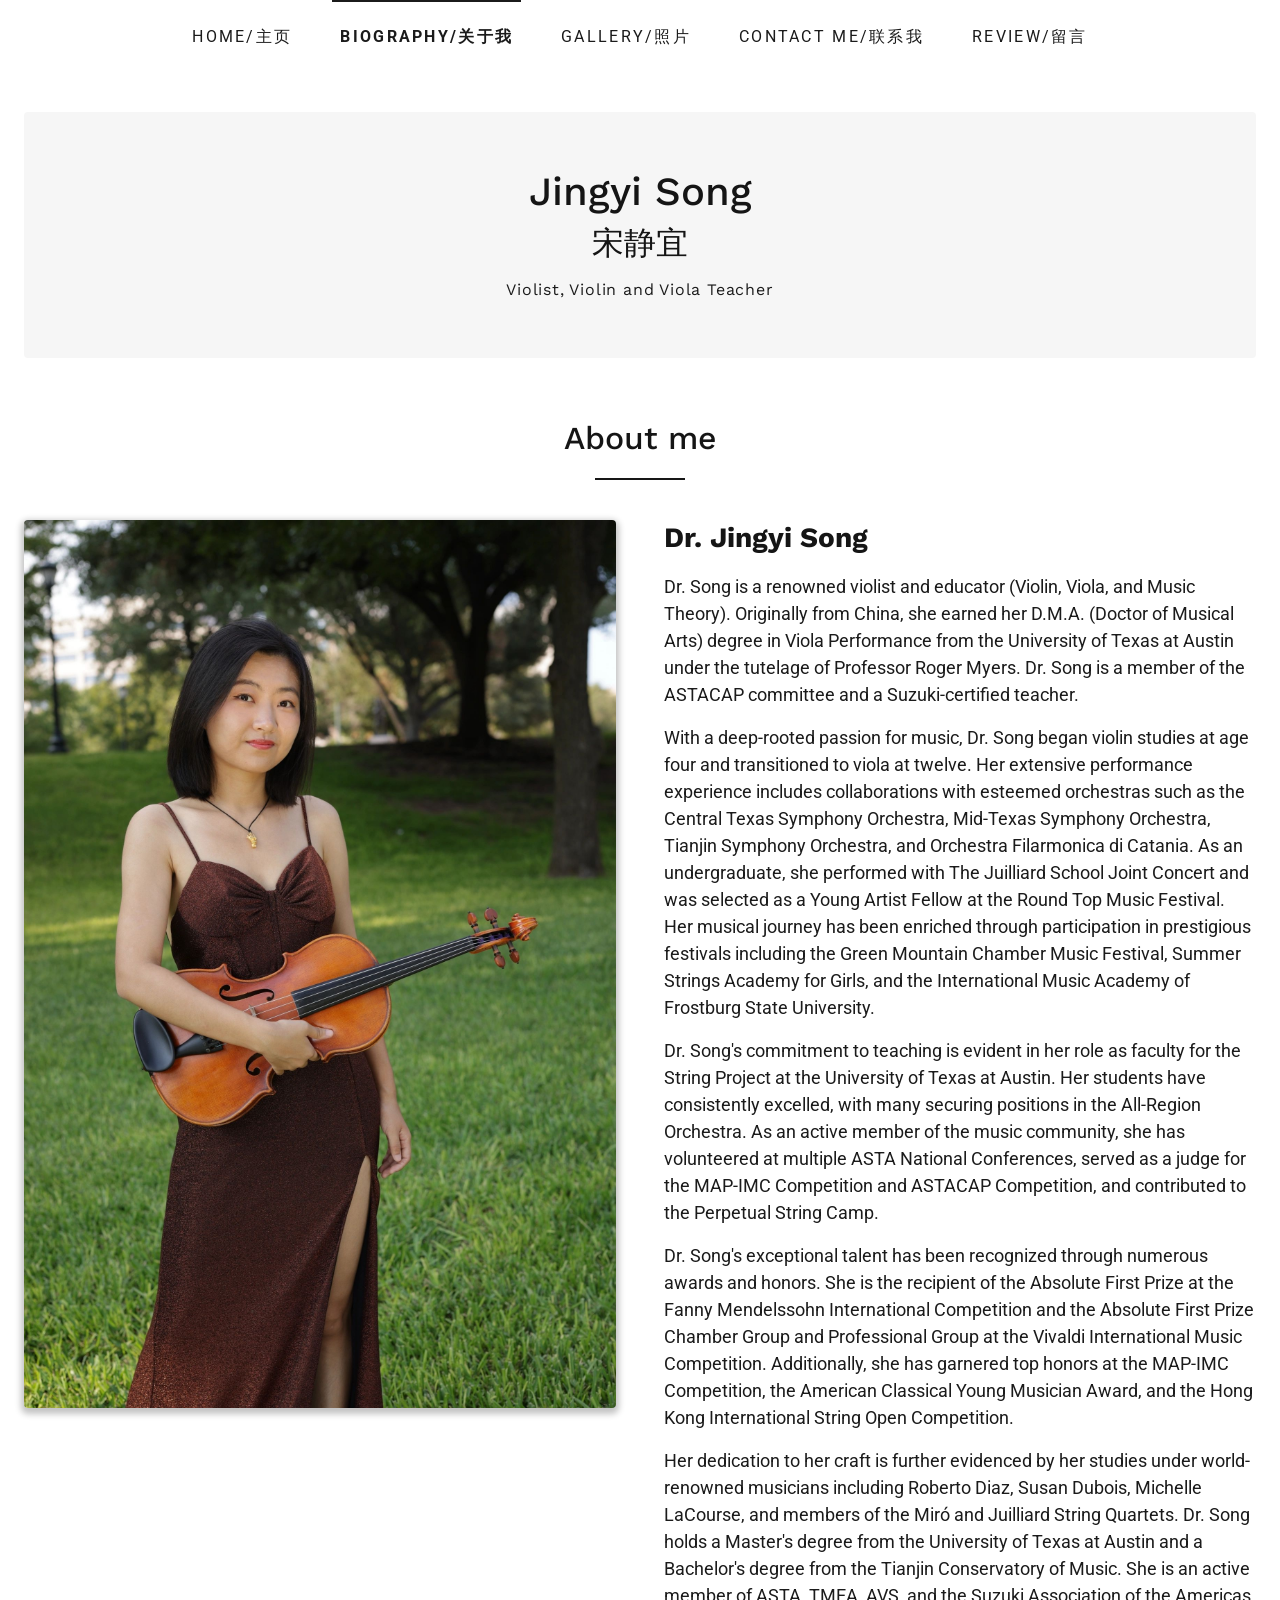
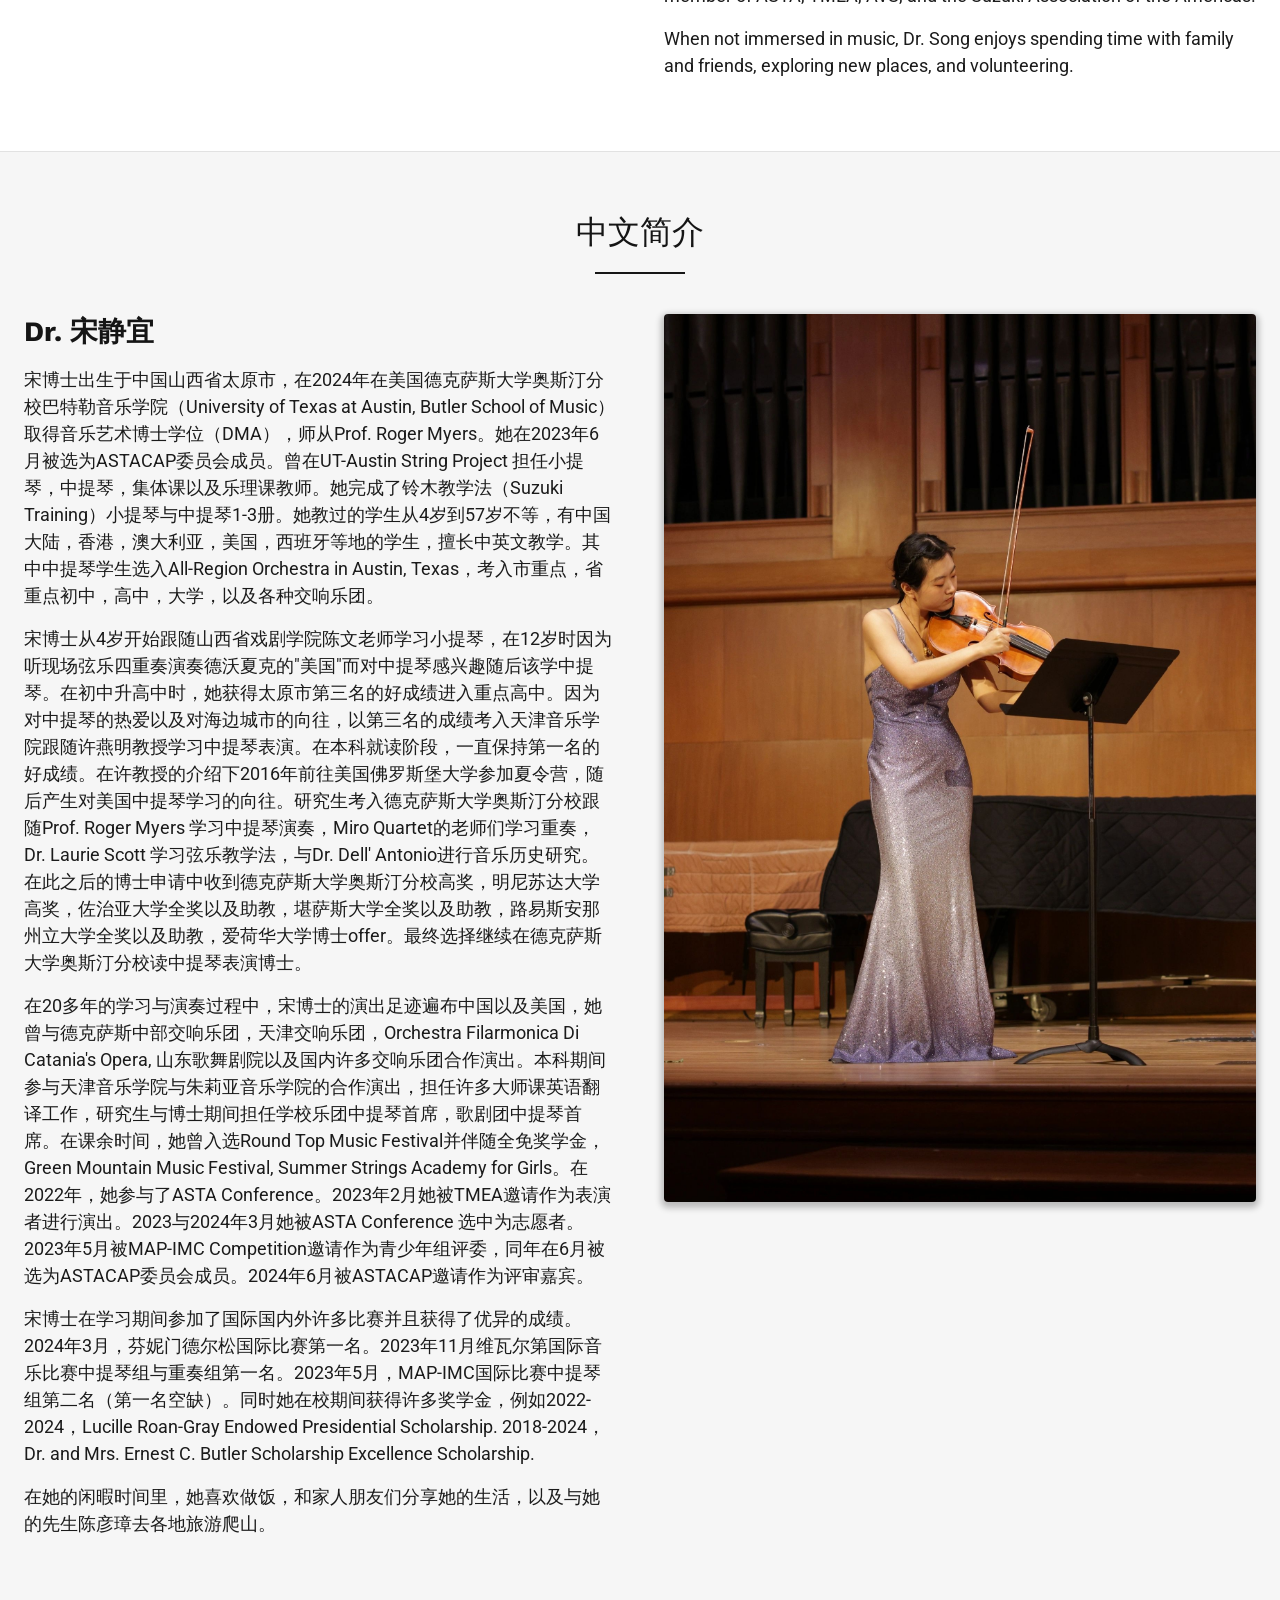
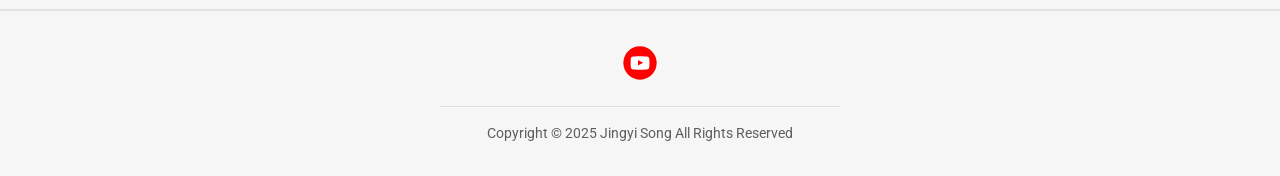
==== commit 597bfda9: "Fix navigation alignment, update biography hero banner, layout grids, and auto-orient images" ====
--- a/biography.html
+++ b/biography.html
@@ -26,12 +26,20 @@
     </div>
 </nav>
 
-<main>
+<main style="padding-top: var(--nav-height);">
+    <!-- Centered Name & Tagline Banner -->
+    <div class="section-container" style="padding-top: 2.5rem; padding-bottom: 0.5rem;">
+        <div class="bio-hero-banner">
+            <h1 class="bio-hero-name">Jingyi Song<span class="bio-hero-name-cn">宋静宜</span></h1>
+            <p class="bio-hero-tagline">Violist, Violin and Viola Teacher</p>
+        </div>
+    </div>
+
     <!-- English Section -->
-    <div class="section-container" style="padding-top: calc(var(--nav-height) + 3rem);">
+    <div class="section-container" style="padding-top: 1rem; padding-bottom: 3.5rem;">
         <h2 class="section-heading">About me</h2>
         <div class="bio-grid">
-            <div>
+            <div class="bio-image-wrap">
                 <img src="images/bio_photo.jpg" alt="Dr. Jingyi Song" class="bio-image">
             </div>
             <div class="bio-text">
@@ -48,7 +56,7 @@
 
     <!-- Chinese Section -->
     <div class="bio-section-bg">
-        <div class="section-container">
+        <div class="section-container" style="padding-top: 3.5rem; padding-bottom: 3.5rem;">
             <h2 class="section-heading">中文简介</h2>
             <div class="bio-grid-reverse">
                 <div class="bio-text">
@@ -59,7 +67,7 @@
                     <p>宋博士在学习期间参加了国际国内外许多比赛并且获得了优异的成绩。2024年3月，芬妮门德尔松国际比赛第一名。2023年11月维瓦尔第国际音乐比赛中提琴组与重奏组第一名。2023年5月，MAP-IMC国际比赛中提琴组第二名（第一名空缺）。同时她在校期间获得许多奖学金，例如2022-2024，Lucille Roan-Gray Endowed Presidential Scholarship. 2018-2024，Dr. and Mrs. Ernest C. Butler Scholarship Excellence Scholarship.</p>
                     <p>在她的闲暇时间里，她喜欢做饭，和家人朋友们分享她的生活，以及与她的先生陈彦璋去各地旅游爬山。</p>
                 </div>
-                <div>
+                <div class="bio-image-wrap">
                     <img src="images/bio_photo2.jpg" alt="宋静宜博士" class="bio-image">
                 </div>
             </div>
--- a/style.css
+++ b/style.css
@@ -30,7 +30,7 @@
 
     /* Layout */
     --nav-height: 72px;
-    --container-max: 1100px;
+    --container-max: 1280px;
     --container-pad: 24px;     /* c1-13 / c1-14 */
 }
 
@@ -62,7 +62,6 @@
     right: 0;
     height: var(--nav-height);
     background-color: var(--color-bg);
-    border-bottom: 1px solid var(--color-divider);
     z-index: 1003;
     display: flex;
     align-items: center;
@@ -71,6 +70,7 @@
 /* Centered nav wrapper — used on home page */
 .nav-centered {
     width: 100%;
+    height: 100%;
     display: flex;
     align-items: center;
     justify-content: center;
@@ -82,6 +82,7 @@
 .nav-container {
     width: 100%;
     max-width: var(--container-max);
+    height: 100%;
     margin: 0 auto;
     padding: 0 var(--container-pad);
     display: flex;
@@ -109,16 +110,26 @@
 /* Nav links */
 .nav-links {
     display: flex;
-    align-items: center;
-    gap: 0;
+    align-items: stretch;
+    height: 100%;
+    gap: 32px; /* c1-37 is padding-left: 32px */
+}
+
+.nav-links li {
+    display: flex;
+    align-items: stretch;
 }
 
 .nav-links li a {
-    display: inline-block;
-    padding: 6px 6px;                   /* c1-2k / c1-2n */
-    font-family: var(--font-body);
-    font-size: 14px;                    /* c1-3j */
-    font-weight: 700;                   /* c1-3k */
+    display: flex;
+    align-items: center;
+    height: 100%;
+    padding: 0 8px;
+    border-top: 2px solid transparent;
+    box-sizing: border-box;
+    font-family: var(--font-body);
+    font-size: 16px;                    /* scaled up from 14px */
+    font-weight: 400;                   /* c1-3v */
     letter-spacing: 0.143em;            /* c1-3c */
     text-transform: uppercase;          /* c1-3d */
     color: var(--color-text);           /* c1-2d: rgb(27,27,27) */
@@ -135,10 +146,9 @@
 }
 
 .nav-links li a.active {
-    color: var(--color-accent-mid);
+    color: var(--color-text);           /* c1-2d */
+    font-weight: 700;                   /* c1-3k */
     border-top: 2px solid var(--color-text);  /* c1-3f, c1-3g */
-    padding-top: 11px;
-    margin-top: -13px;
 }
 
 /* Hamburger (mobile) */
@@ -160,19 +170,19 @@
 }
 
 /* === HERO — Two-column split layout matching original exactly ===
-   Left panel: light gray bg, text centered, name + tagline + button
-   Right panel: photo fills full height
+   Contained inside section-container
 */
 .hero-split {
     display: flex;
-    height: calc(100vh - var(--nav-height));
-    margin-top: var(--nav-height);
+    height: 740px; /* Matching the 739.195px height from dev tools */
+    margin-top: 64px; /* Matching the 64px top margin */
+    margin-bottom: 24px; /* Matching the 24px bottom margin */
     overflow: hidden;
 }
 
 /* LEFT panel — light background with centered text */
 .hero-left {
-    flex: 0 0 42%;
+    flex: 0 0 45%;
     display: flex;
     flex-direction: column;
     align-items: center;
@@ -184,7 +194,7 @@
 
 .hero-name {
     font-family: var(--font-heading);
-    font-size: 40px;
+    font-size: 52px;                    /* scaled up from 40px */
     font-weight: 500;
     color: var(--color-dark-text);
     line-height: 1.2;
@@ -193,7 +203,7 @@
 
 .hero-name-cn {
     display: block;
-    font-size: 32px;
+    font-size: 40px;                    /* scaled up from 32px */
     font-weight: 400;
     margin-top: 0.25rem;
 }
@@ -255,25 +265,100 @@
     padding: 40px var(--container-pad);  /* c1-h / c1-i: 40px */
 }
 
+/* === HOME QUOTE SECTION === */
+.home-quote-section {
+    display: flex;
+    align-items: center;
+    margin-bottom: 4rem;
+    gap: 3rem;
+}
+
+.quote-image-wrapper {
+    flex: 0 0 45%;
+}
+
+.quote-image {
+    width: 100%;
+    height: auto;
+    display: block;
+}
+
+.quote-text-wrapper {
+    flex: 1;
+    display: flex;
+    align-items: center;
+}
+
+.home-quote-text {
+    font-family: var(--font-heading);
+    font-size: 32px;                    /* scaled up from 24px */
+    font-weight: 500;
+    color: var(--color-dark-text);
+    line-height: 1.4;
+}
+
 .section-heading {
     font-family: var(--font-heading);
-    font-size: 22px;
-    font-weight: 700;
-    color: var(--color-dark-text);
-    margin-bottom: 32px;             /* c1-t */
-    padding-bottom: 0.5rem;
-    border-bottom: 2px solid var(--color-divider);
+    font-size: 32px;                    /* scaled up from 22px */
+    font-weight: 500;                   /* c1-6l: weight 500 */
+    color: var(--color-dark-text);
+    margin-bottom: 40px;                /* c1-72 */
+    display: flex;
+    flex-direction: column;
+    align-items: center;
+    gap: 16px;
+    text-align: center;
+}
+
+.section-heading::after {
+    content: "";
     display: block;
+    width: 90px;                        /* c1-7b */
+    height: 2px;
+    background-color: rgb(22, 22, 22);  /* c1-78 */
 }
 
 /* === BIOGRAPHY ===
    English: image LEFT, text RIGHT (from live site layout)
    Chinese: text LEFT, image RIGHT
 */
+.bio-hero-banner {
+    background-color: var(--color-footer-bg); /* rgb(246, 246, 246) */
+    padding: 56px 24px;
+    text-align: center;
+    border-radius: 4px;
+    margin-bottom: 32px;
+}
+
+.bio-hero-name {
+    font-family: var(--font-heading);
+    font-size: 40px;
+    font-weight: 500;
+    color: var(--color-dark-text);
+    line-height: 1.2;
+    margin: 0;
+}
+
+.bio-hero-name-cn {
+    display: block;
+    font-size: 32px;
+    margin-top: 8px;
+}
+
+.bio-hero-tagline {
+    font-family: var(--font-heading);
+    font-size: 16px;
+    font-weight: 400;
+    color: var(--color-text);
+    letter-spacing: 0.05em;
+    margin: 16px 0 0 0;
+    text-transform: none;
+}
+
 .bio-grid {
     display: grid;
-    grid-template-columns: 340px 1fr;
-    gap: 40px;      /* c1-74 / c1-75: 24px column/row gap — we use 40px for readability */
+    grid-template-columns: 1fr 1fr;
+    gap: 48px;      /* 48px gap to match 24px cell paddings */
     align-items: start;
 }
 
@@ -286,7 +371,7 @@
 
 .bio-text h3 {
     font-family: var(--font-heading);
-    font-size: 22px;
+    font-size: 28px;                    /* scaled up from 22px */
     font-weight: 700;
     color: var(--color-dark-text);
     margin-bottom: 16px;   /* c1-5o */
@@ -295,7 +380,7 @@
 
 .bio-text p {
     font-family: var(--font-body);
-    font-size: 16px;
+    font-size: 18px;                    /* scaled up from 16px */
     line-height: 1.5;
     color: var(--color-text);
     margin-bottom: 16px;
@@ -311,10 +396,11 @@
 /* Chinese bio: reverse column order */
 .bio-grid-reverse {
     display: grid;
-    grid-template-columns: 1fr 340px;
-    gap: 40px;
+    grid-template-columns: 1fr 1fr;
+    gap: 48px;
     align-items: start;
 }
+
 
 /* === GALLERY === */
 .gallery-grid {
@@ -359,7 +445,7 @@
 
 .video-section-heading {
     font-family: var(--font-heading);
-    font-size: 22px;
+    font-size: 28px;                    /* scaled up from 22px */
     font-weight: 700;
     color: var(--color-dark-text);
     margin-bottom: 24px;
@@ -391,7 +477,7 @@
 
 .video-info h4 {
     font-family: var(--font-heading);
-    font-size: 14px;
+    font-size: 16px;                    /* scaled up from 14px */
     font-weight: 700;
     color: var(--color-dark-text);
     margin-bottom: 4px;
@@ -467,7 +553,7 @@
 .contact-form-section h2,
 .contact-info-section h2 {
     font-family: var(--font-heading);
-    font-size: 22px;
+    font-size: 28px;                    /* scaled up from 22px */
     font-weight: 700;
     color: var(--color-dark-text);
     margin-bottom: 24px;
@@ -494,7 +580,7 @@
     border: 1px solid var(--color-divider);
     border-radius: 4px;
     font-family: var(--font-body);
-    font-size: 16px;
+    font-size: 18px;                    /* scaled up from 16px */
     color: var(--color-text);
     background: var(--color-bg);
     line-height: 1.5;
@@ -695,14 +781,24 @@
         padding: 16px 0;
         z-index: 10002;
         box-shadow: 0 2px 6px rgba(0,0,0,0.2);
+        height: auto;
+        align-items: stretch;
     }
     .nav-links.open { display: flex; }
+    .nav-links li {
+        display: block;
+        height: auto;
+    }
     .nav-links li a {
+        display: block;
+        height: auto;
         color: var(--color-alt-bg);   /* c1-4w: rgb(247,247,247) */
         padding: 12px 24px;
         width: 100%;
         font-size: 12px;
+        border-top: none;
         border-bottom: 1px solid rgba(76,76,76,0.5);  /* c1-5b */
+        box-sizing: content-box;
     }
     .nav-links li:last-child a { border-bottom: none; }
     .nav-links li a:hover { color: var(--color-accent); }  /* c1-52: rgb(165,232,215) */
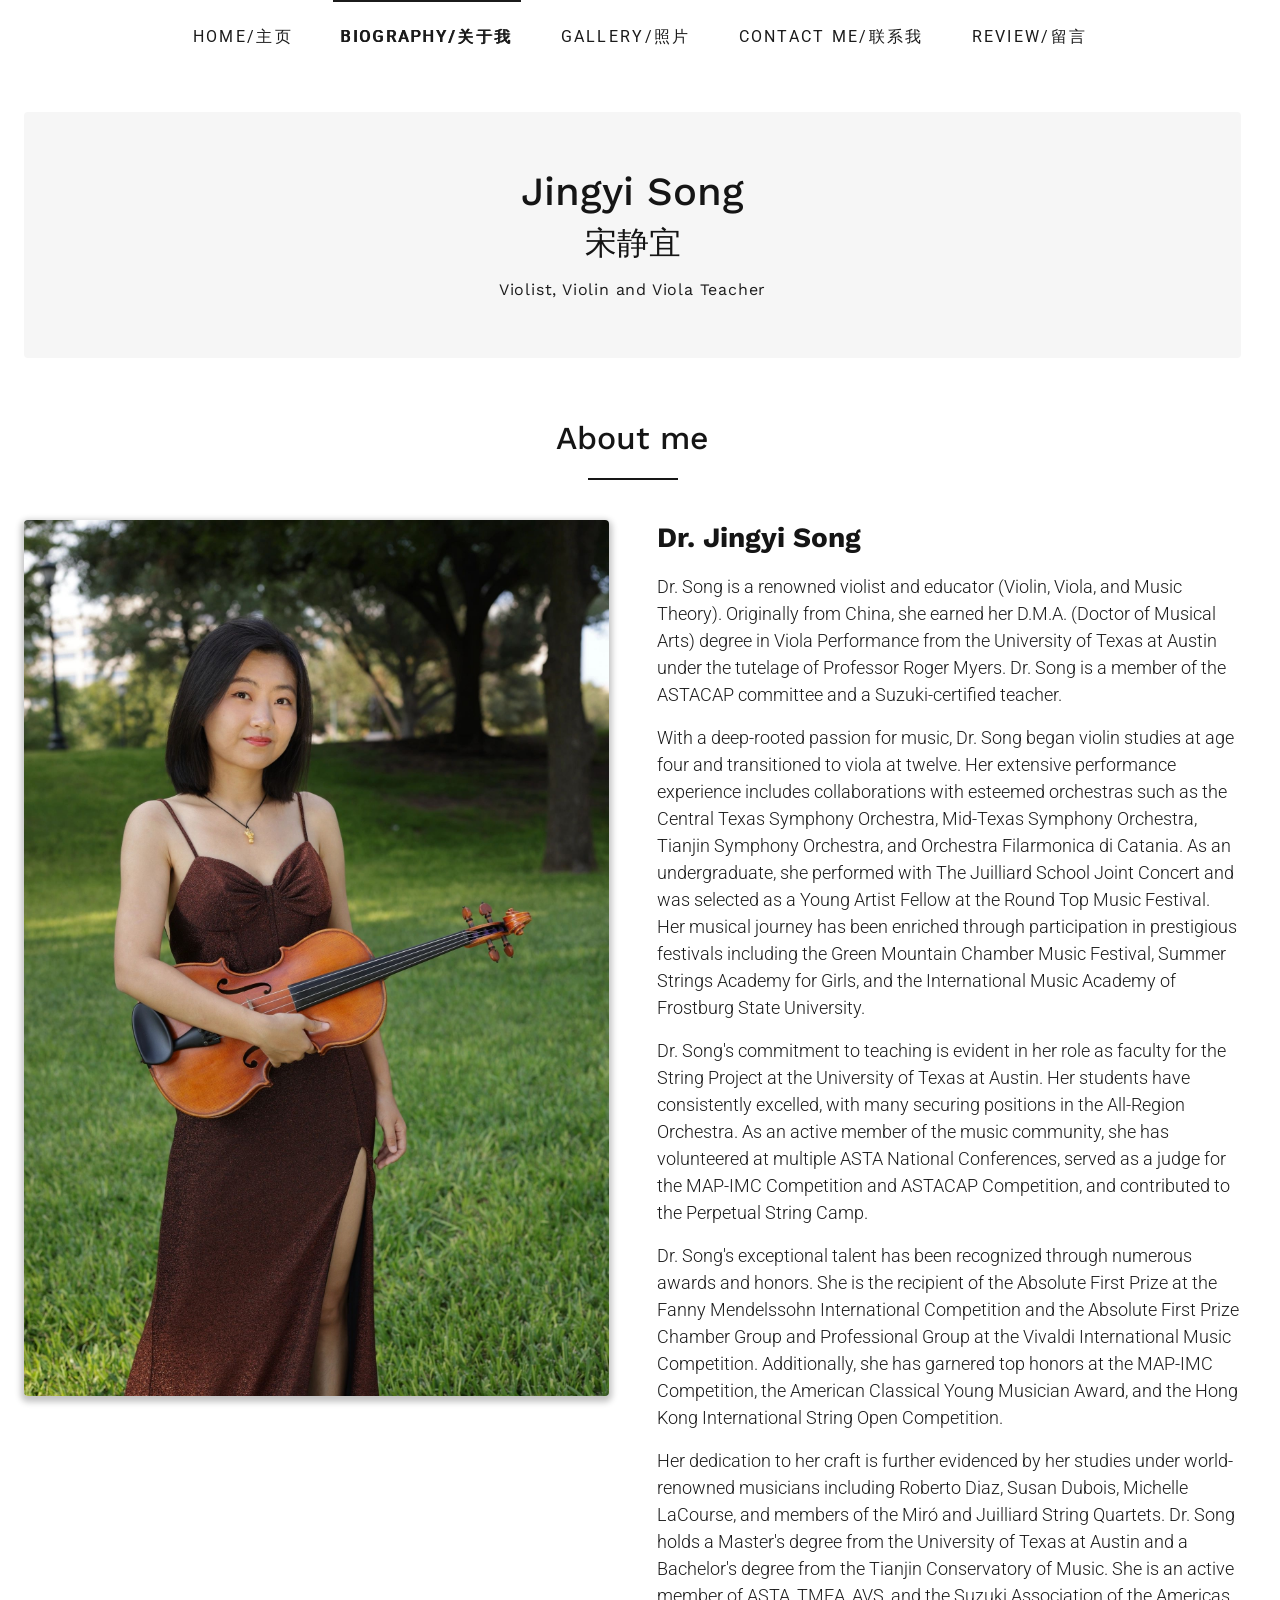
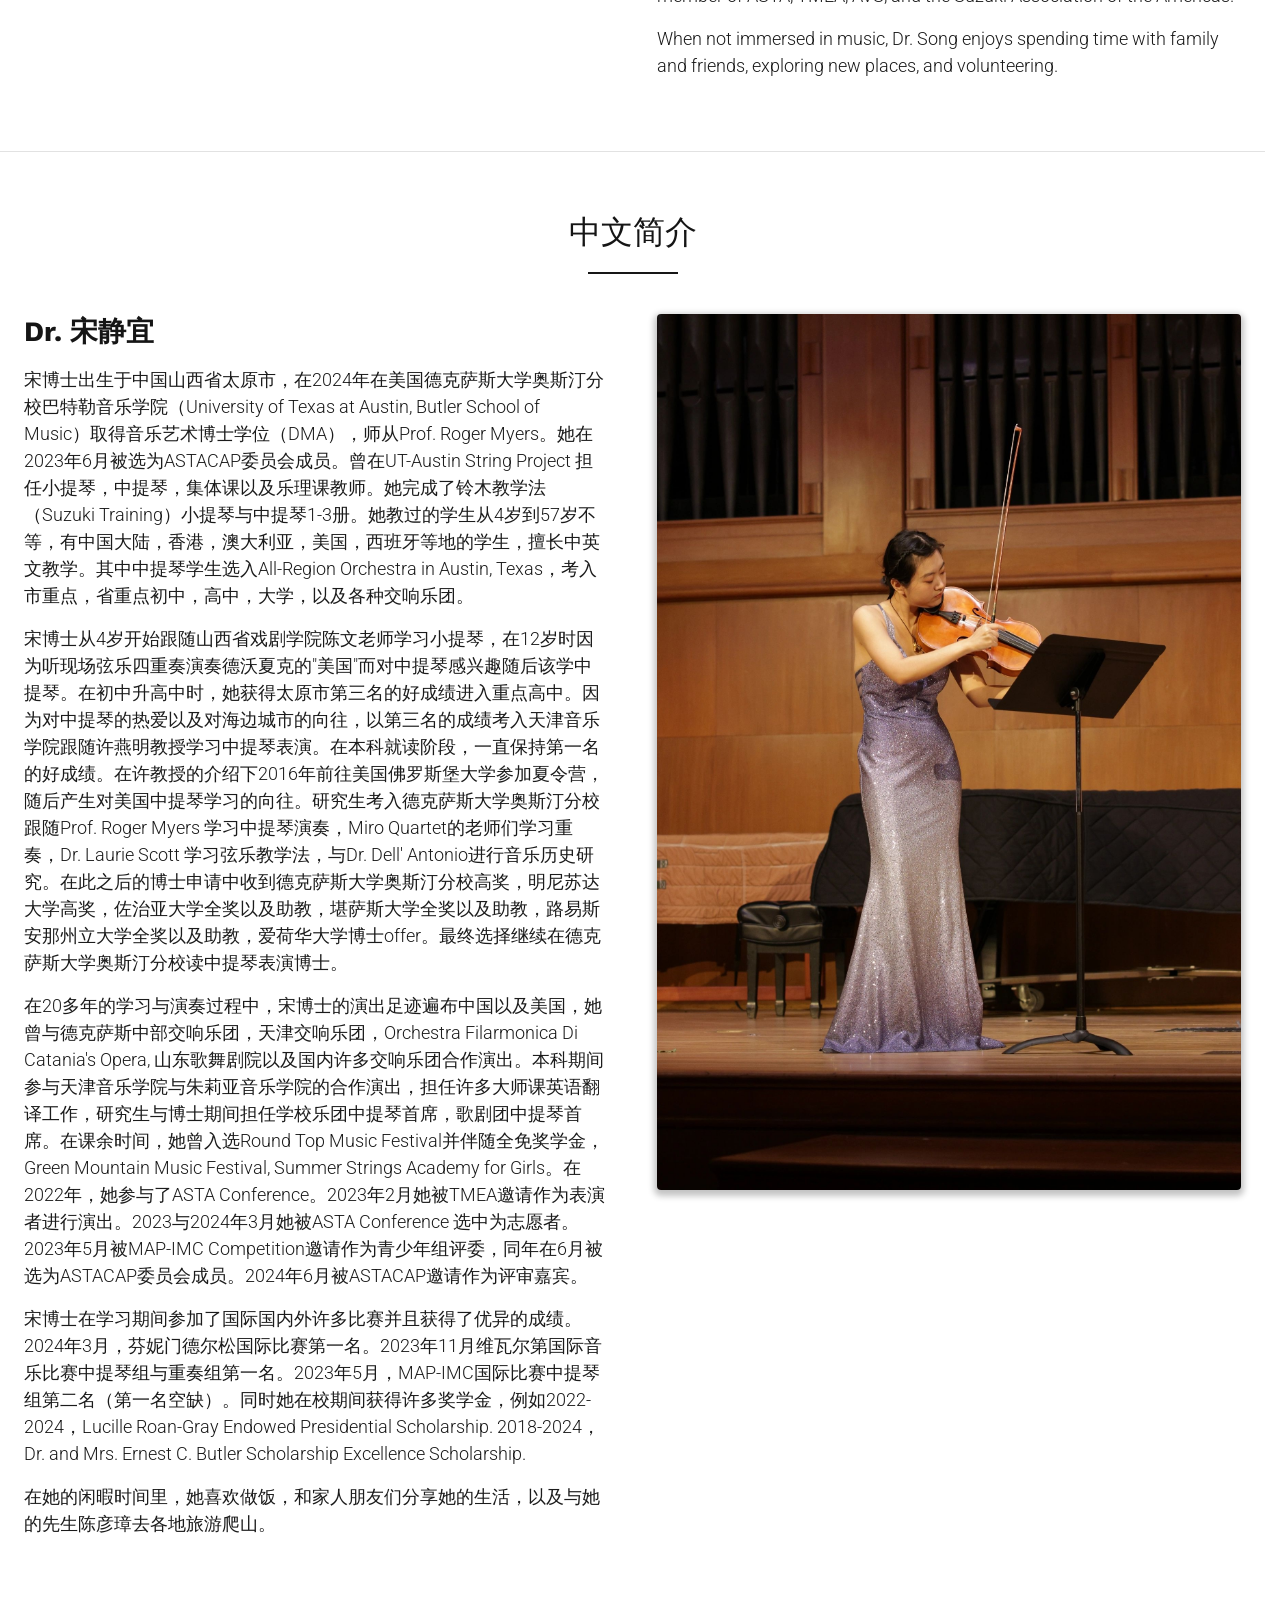
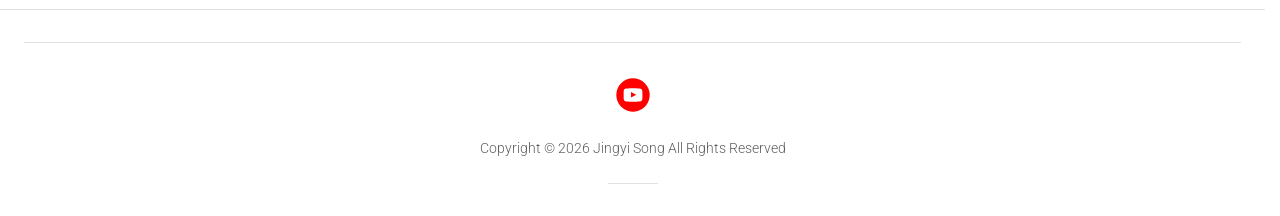
==== commit f0fb0fb4: "Encapsulate common header/footer components and redesign Contact Me page" ====
--- a/biography.html
+++ b/biography.html
@@ -7,33 +7,18 @@
     <meta name="description" content="Biography of Dr. Jingyi Song — Violist, Violin and Viola Teacher, DMA from University of Texas at Austin.">
     <meta name="theme-color" content="#a5e8d7">
     <link rel="icon" href="images/favicon.png">
-    <link rel="stylesheet" href="style.css">
+    <link rel="stylesheet" href="style.css?v=1.2">
+    <script src="components.js?v=1.2"></script>
 </head>
 <body>
 
-<nav class="navbar">
-    <div class="nav-centered">
-        <ul class="nav-links" id="navLinks">
-            <li><a href="index.html">HOME/主页</a></li>
-            <li><a href="biography.html" class="active">BIOGRAPHY/关于我</a></li>
-            <li><a href="gallery.html">GALLERY/照片</a></li>
-            <li><a href="contact.html">CONTACT ME/联系我</a></li>
-            <li><a href="review.html">REVIEW/留言</a></li>
-        </ul>
-        <div class="hamburger" id="hamburger" aria-label="Toggle navigation">
-            <span></span><span></span><span></span>
-        </div>
-    </div>
-</nav>
+<div id="header-placeholder"></div>
+<script>document.getElementById('header-placeholder').outerHTML = getHeaderHTML('biography');</script>
 
 <main style="padding-top: var(--nav-height);">
     <!-- Centered Name & Tagline Banner -->
-    <div class="section-container" style="padding-top: 2.5rem; padding-bottom: 0.5rem;">
-        <div class="bio-hero-banner">
-            <h1 class="bio-hero-name">Jingyi Song<span class="bio-hero-name-cn">宋静宜</span></h1>
-            <p class="bio-hero-tagline">Violist, Violin and Viola Teacher</p>
-        </div>
-    </div>
+    <div id="tagline-placeholder"></div>
+    <script>document.getElementById('tagline-placeholder').outerHTML = getTaglineBannerHTML();</script>
 
     <!-- English Section -->
     <div class="section-container" style="padding-top: 1rem; padding-bottom: 3.5rem;">
@@ -75,20 +60,8 @@
     </div>
 </main>
 
-<footer>
-    <div class="footer-inner">
-        <div class="footer-social">
-            <a href="https://www.youtube.com/@Jingyi_Song" target="_blank" rel="noopener" aria-label="YouTube Channel">
-                <svg viewBox="0 0 24 24" fill="currentColor" style="color:#FF0000">
-                    <path d="M12 2C6.477 2 2 6.477 2 12s4.477 10 10 10 10-4.477 10-10A10 10 0 0012 2z"/>
-                    <path fill-rule="evenodd" fill="#fff" d="M17.607 14.302s.066-.931.066-1.866l.003-.88c0-.93-.069-1.865-.069-1.865a2.363 2.363 0 00-.436-1.146 1.702 1.702 0 00-1.16-.52c-1.615-.116-4.025-.149-4.025-.149s-2.422.033-4.037.15c-.436.012-.85.193-1.156.505-.335.349-.364 1.153-.364 1.153s-.033.942-.033 1.876v.884c0 .93.033 1.865.033 1.865.033.413.177.809.418 1.146.344.31.788.484 1.251.49.924.088 3.913.117 3.913.117s2.418-.004 4.033-.12c.433-.004.847-.18 1.152-.488.242-.338.384-.737.411-1.152zm-3.68-2.422l-3.116 1.614-.004-3.24 3.12 1.626z"/>
-                </svg>
-            </a>
-        </div>
-        <hr style="width:100%;max-width:400px;border:none;border-top:1px solid #ddd">
-        <p class="footer-copy">Copyright © 2025 Jingyi Song All Rights Reserved</p>
-    </div>
-</footer>
+<div id="footer-placeholder"></div>
+<script>document.getElementById('footer-placeholder').outerHTML = getFooterHTML();</script>
 
 <script src="script.js"></script>
 </body>
--- a/style.css
+++ b/style.css
@@ -35,11 +35,15 @@
 }
 
 /* === BASE === */
-html { scroll-behavior: smooth; }
+html {
+    scroll-behavior: smooth;
+    scrollbar-gutter: stable;
+}
 
 body {
     font-family: var(--font-body);
     font-size: var(--font-size-base);
+    font-weight: 300;
     color: var(--color-text);
     background-color: var(--color-bg);
     line-height: 1.5;       /* c1-4g */
@@ -147,7 +151,7 @@
 
 .nav-links li a.active {
     color: var(--color-text);           /* c1-2d */
-    font-weight: 700;                   /* c1-3k */
+    text-shadow: 0.5px 0 0 currentColor, -0.5px 0 0 currentColor;
     border-top: 2px solid var(--color-text);  /* c1-3f, c1-3g */
 }
 
@@ -290,9 +294,10 @@
 }
 
 .home-quote-text {
-    font-family: var(--font-heading);
+    font-family: Georgia, serif;
     font-size: 32px;                    /* scaled up from 24px */
-    font-weight: 500;
+    font-style: italic;
+    font-weight: 300;
     color: var(--color-dark-text);
     line-height: 1.4;
 }
@@ -388,7 +393,7 @@
 }
 
 .bio-section-bg {
-    background-color: var(--color-footer-bg);  /* rgb(246,246,246) */
+    background-color: var(--color-bg);
     border-top: 1px solid var(--color-divider);
     border-bottom: 1px solid var(--color-divider);
 }
@@ -406,16 +411,28 @@
 .gallery-grid {
     display: grid;
     grid-template-columns: repeat(3, 1fr);
-    gap: 8px;
+    gap: 0;
     margin-bottom: 40px;
 }
 
 .gallery-item {
     position: relative;
-    aspect-ratio: 1;
+    height: 130px;
     overflow: hidden;
     cursor: pointer;
     background: var(--color-divider);
+}
+
+@media (min-width: 768px) {
+    .gallery-item {
+        height: 200px;
+    }
+}
+
+@media (min-width: 1024px) {
+    .gallery-item {
+        height: 300px;
+    }
 }
 
 .gallery-item img {
@@ -445,19 +462,46 @@
 
 .video-section-heading {
     font-family: var(--font-heading);
-    font-size: 28px;                    /* scaled up from 22px */
-    font-weight: 700;
-    color: var(--color-dark-text);
-    margin-bottom: 24px;
+    font-size: 32px;                    /* scaled up from 22px */
+    font-weight: 500;                   /* c1-6l: weight 500 */
+    color: var(--color-dark-text);
+    margin-bottom: 40px;                /* c1-72 */
+    display: flex;
+    flex-direction: column;
+    align-items: center;
+    gap: 16px;
+    text-align: center;
+}
+
+.video-section-heading::after {
+    content: "";
     display: block;
-    padding-bottom: 0.5rem;
-    border-bottom: 2px solid var(--color-divider);
-}
-
-.video-grid {
+    width: 90px;                        /* c1-7b */
+    height: 2px;
+    background-color: rgb(22, 22, 22);  /* c1-78 */
+}
+
+.video-layout {
+    display: flex;
+    flex-direction: column;
+    gap: 40px;
+    width: 100%;
+}
+
+.video-item {
+    display: flex;
+    flex-direction: column;
+}
+
+.video-item.full-width {
+    width: 100%;
+    margin-bottom: 8px;
+}
+
+.video-row-two {
     display: grid;
-    grid-template-columns: repeat(3, 1fr);
-    gap: 24px;          /* c1-74 */
+    grid-template-columns: repeat(2, 1fr);
+    gap: 40px;
 }
 
 .video-wrapper {
@@ -477,16 +521,19 @@
 
 .video-info h4 {
     font-family: var(--font-heading);
-    font-size: 16px;                    /* scaled up from 14px */
-    font-weight: 700;
-    color: var(--color-dark-text);
-    margin-bottom: 4px;
+    font-size: 22px;                    /* c1-5h: 22px */
+    font-weight: 400;                   /* c1-3k: weight 400 */
+    color: var(--color-dark-text);
+    margin-bottom: 8px;
+    line-height: 1.25;                  /* c1-6v */
 }
 
 .video-info p {
-    font-size: 12px;               /* c1-6z */
+    font-family: var(--font-body);
+    font-size: 16px;                    /* c1-e: 16px */
+    font-weight: 300;
     color: var(--color-muted);
-    line-height: 1.4;
+    line-height: 1.5;                   /* c1-4g */
 }
 
 /* === LIGHTBOX === */
@@ -543,12 +590,51 @@
 .lightbox-next { right: 1rem; }
 
 /* === CONTACT === */
+.contact-details-wrap {
+    max-width: 680px;
+    margin: 0 auto;
+    display: flex;
+    flex-direction: column;
+    gap: 32px;
+    padding-top: 1.5rem;
+}
+
+.contact-block h3 {
+    font-family: var(--font-heading);
+    font-size: 22px;
+    font-weight: 500;
+    color: var(--color-dark-text);
+    margin-bottom: 12px;
+}
+
+.contact-block p {
+    font-size: 16px;
+    color: var(--color-text);
+    line-height: 1.6;
+}
+
+.contact-info-links {
+    line-height: 1.8 !important;
+}
+
+.contact-info-links a {
+    color: var(--color-accent-mid);
+    text-decoration: none;
+    transition: color 0.2s;
+}
+
+.contact-info-links a:hover {
+    color: var(--color-accent-dark);
+    text-decoration: underline;
+}
+
 .contact-layout {
     display: grid;
     grid-template-columns: 1fr 1fr;
     gap: 40px;
     align-items: start;
 }
+
 
 .contact-form-section h2,
 .contact-info-section h2 {
@@ -718,8 +804,8 @@
    Background: rgb(246, 246, 246) = c1-5s
 */
 footer {
-    background-color: var(--color-footer-bg);
-    border-top: 1px solid var(--color-divider);
+    background-color: var(--color-bg);
+    border-top: none;
     padding: 32px var(--container-pad);
     text-align: center;
 }
@@ -745,11 +831,18 @@
 .footer-social a:hover { color: var(--color-text); }
 .footer-social svg { width: 40px; height: 40px; }
 
-.footer-divider {
-    width: 100%;
-    max-width: 400px;
+.footer-divider-top {
+    width: 100%;
     border: none;
     border-top: 1px solid var(--color-divider);
+    margin-bottom: 16px;
+}
+
+.footer-divider-bottom {
+    width: 50px;
+    border: none;
+    border-top: 1px solid var(--color-divider);
+    margin-top: 8px;
 }
 
 .footer-copy {
@@ -764,7 +857,6 @@
     .bio-grid-reverse { grid-template-columns: 1fr; gap: 24px; }
     .bio-grid-reverse .bio-image-wrap { order: -1; }
     .contact-layout { grid-template-columns: 1fr; gap: 40px; }
-    .video-grid { grid-template-columns: 1fr; }
     .gallery-grid { grid-template-columns: repeat(2, 1fr); }
 }
 
@@ -814,11 +906,12 @@
     .hero h1 .chinese { font-size: 18px; }
 
     .gallery-grid { grid-template-columns: repeat(2, 1fr); }
+    .video-row-two { grid-template-columns: 1fr; gap: 24px; }
 
     .section-container { padding: 32px 16px; }
 }
 
 @media (max-width: 480px) {
     .gallery-grid { grid-template-columns: 1fr; }
-    .video-grid { grid-template-columns: 1fr; }
-}
+    .video-row-two { grid-template-columns: 1fr; }
+}
